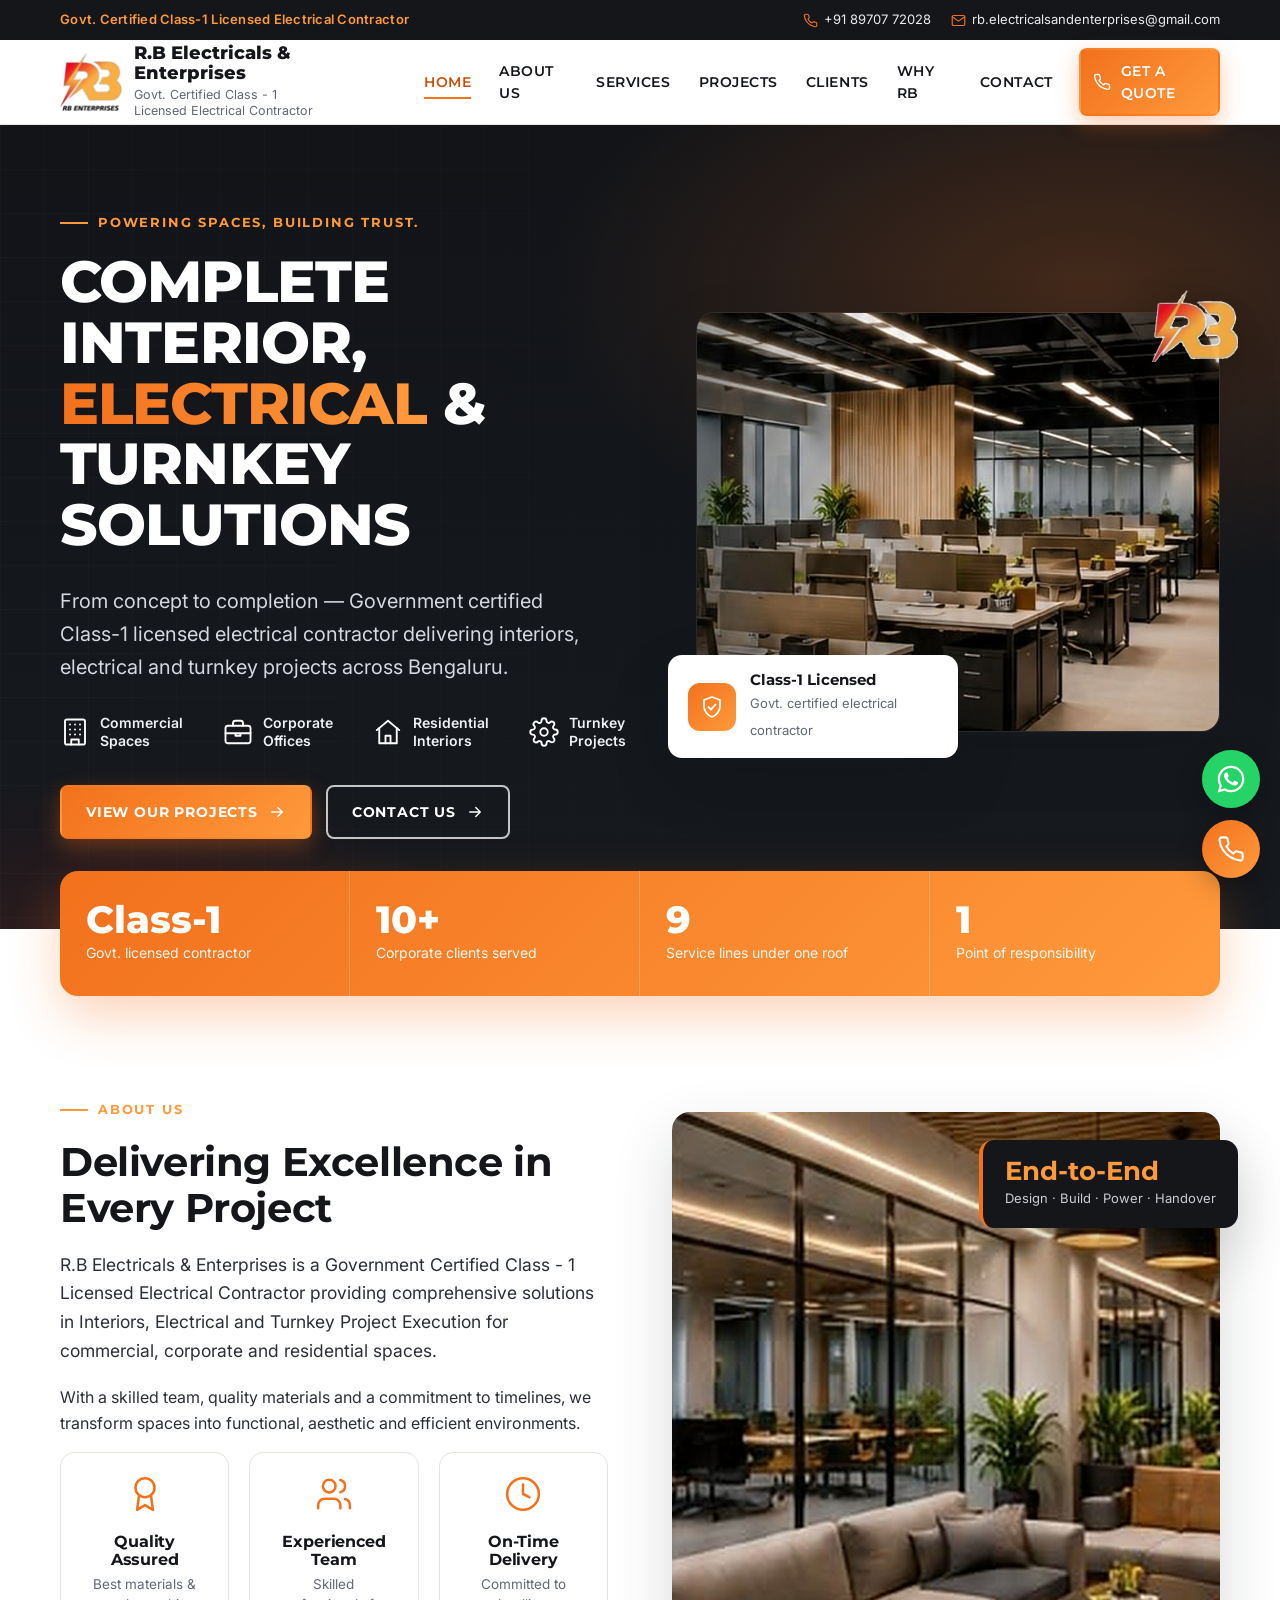
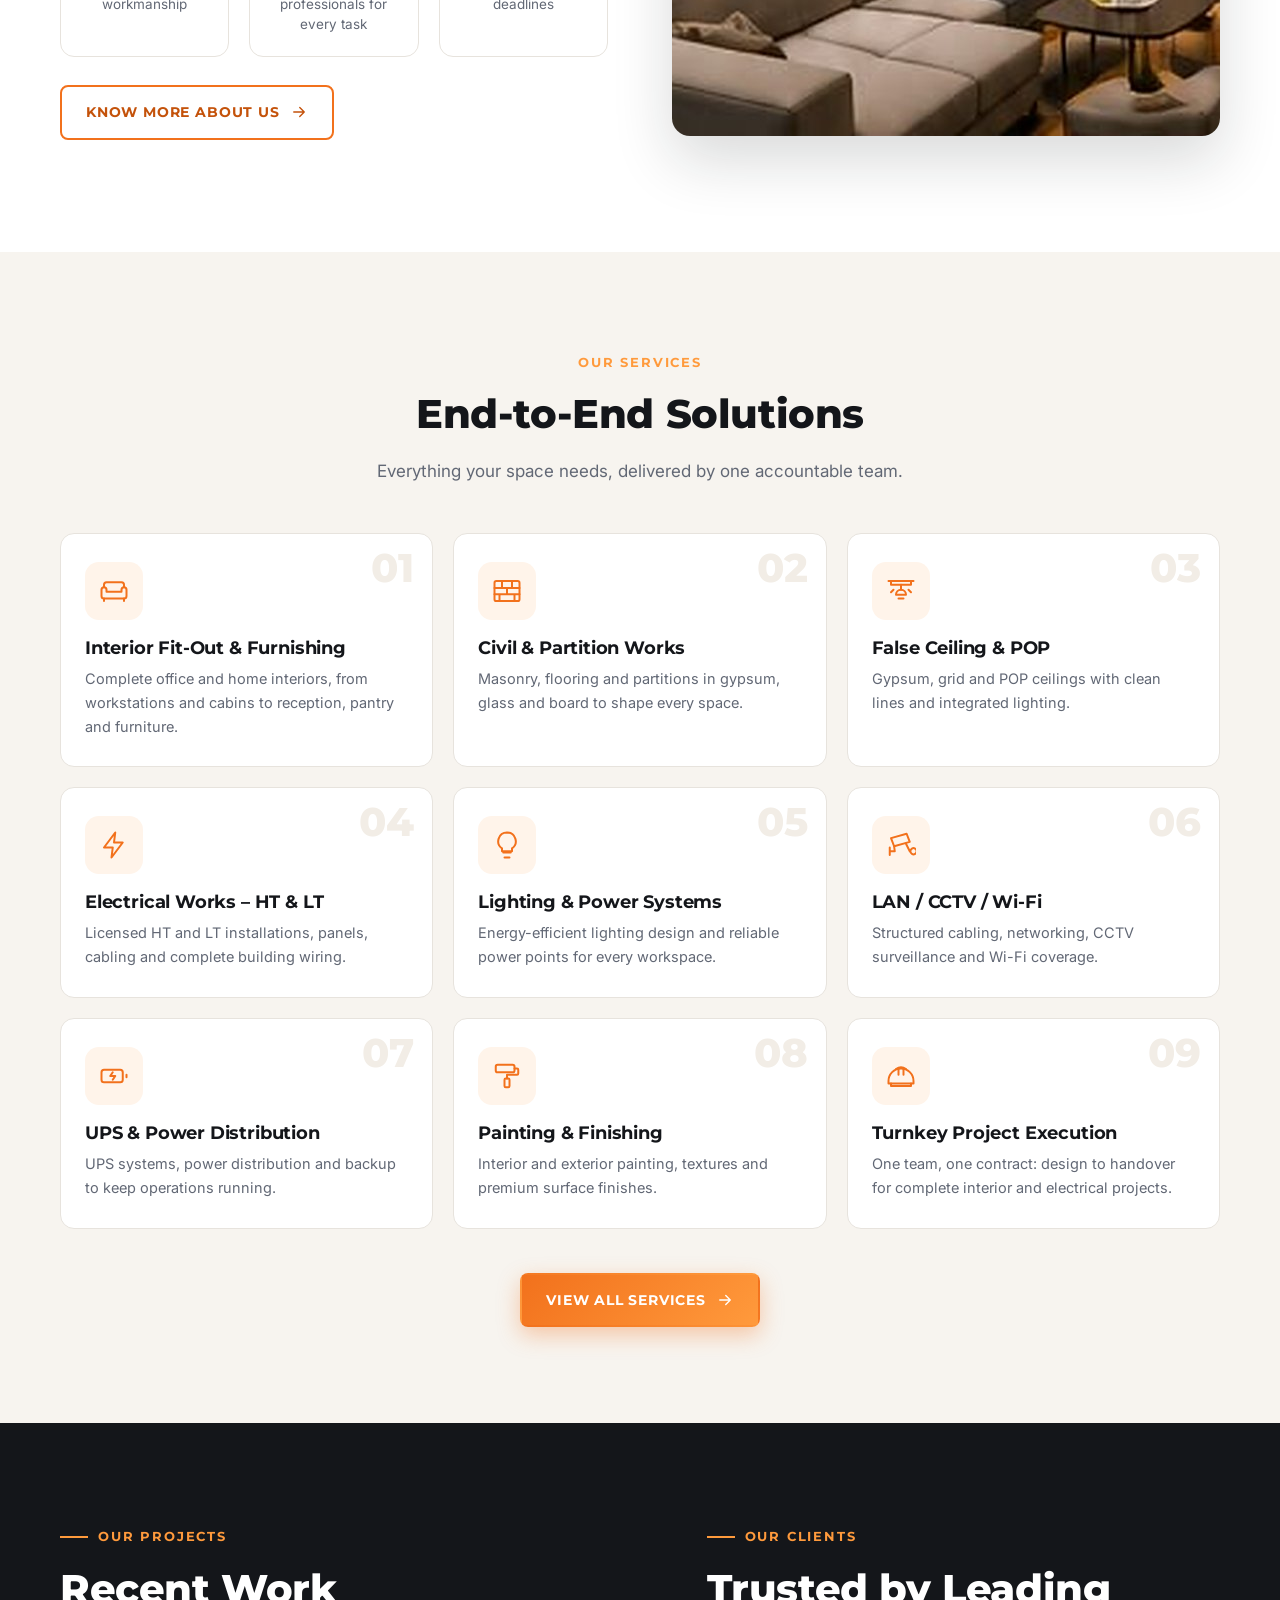
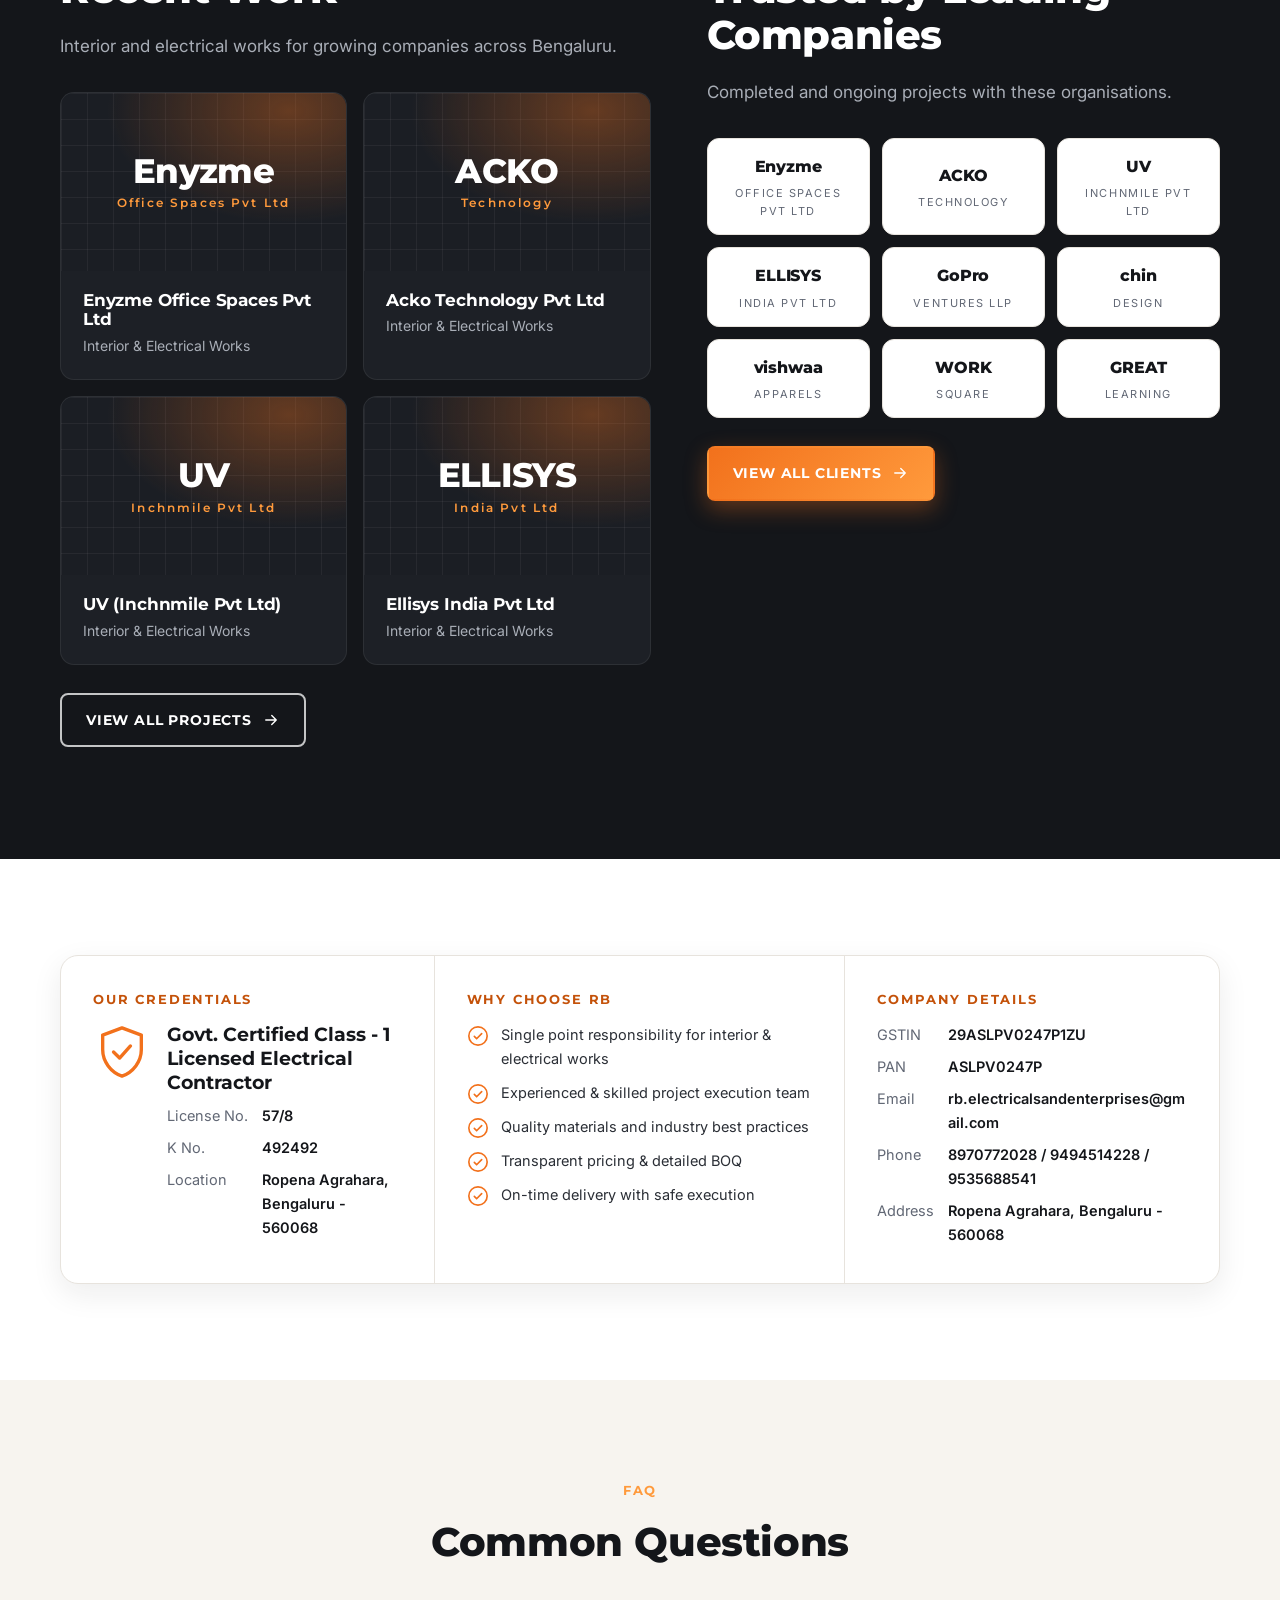
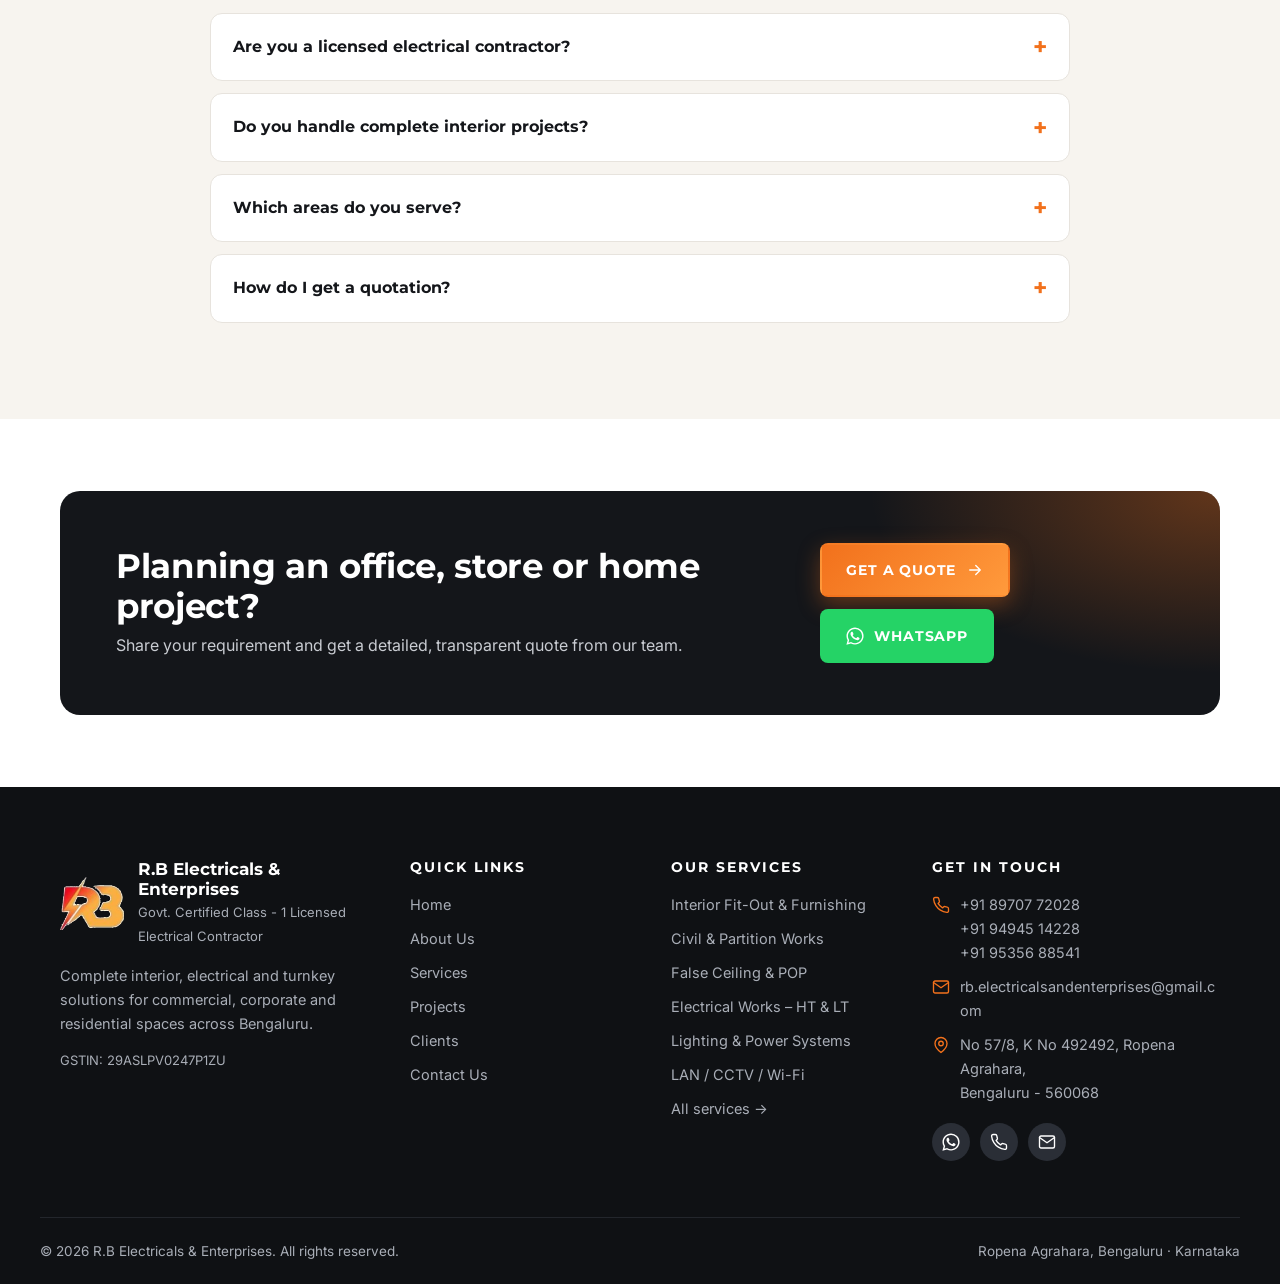
==== index.html @ 2d0c0619 "Build R.B Electricals & Enterprises website Home, About, Services, Projects & Clients and Contact pa" ====
<!doctype html>
<html lang="en-IN">
<head>
<meta charset="utf-8">
<meta name="viewport" content="width=device-width, initial-scale=1">
<title>R.B Electricals &amp; Enterprises | Class-1 Licensed Electrical Contractor &amp; Interior Turnkey Solutions in Bengaluru</title>
<meta name="description" content="Govt. certified Class-1 licensed electrical contractor in Bengaluru. Interior fit-out, civil &amp; partitions, false ceiling, HT &amp; LT electrical, lighting, LAN/CCTV/Wi-Fi, UPS and turnkey projects. Call 8970772028.">
<meta name="keywords" content="electrical contractor Bengaluru, Class 1 licensed electrical contractor, interior fit-out Bangalore, office interiors Bangalore, turnkey interior contractor, HT LT electrical works, false ceiling, partition works, LAN CCTV Wi-Fi installation, UPS installation, R.B Electricals, RB Enterprises">
<link rel="canonical" href="https://rb-electricals.vercel.app/">
<meta name="robots" content="index, follow">
<meta name="theme-color" content="#14161a">
<meta name="geo.region" content="IN-KA">
<meta name="geo.placename" content="Bengaluru">
<meta property="og:type" content="website">
<meta property="og:site_name" content="R.B Electricals & Enterprises">
<meta property="og:title" content="R.B Electricals &amp; Enterprises | Class-1 Licensed Electrical Contractor &amp; Interior Turnkey Solutions in Bengaluru">
<meta property="og:description" content="Govt. certified Class-1 licensed electrical contractor in Bengaluru. Interior fit-out, civil &amp; partitions, false ceiling, HT &amp; LT electrical, lighting, LAN/CCTV/Wi-Fi, UPS and turnkey projects. Call 8970772028.">
<meta property="og:url" content="https://rb-electricals.vercel.app/">
<meta property="og:image" content="https://rb-electricals.vercel.app/assets/img/og-image.jpg">
<meta property="og:locale" content="en_IN">
<meta name="twitter:card" content="summary_large_image">
<link rel="icon" type="image/png" href="/favicon.png">
<link rel="apple-touch-icon" href="/apple-touch-icon.png">
<link rel="manifest" href="/site.webmanifest">
<link rel="preconnect" href="https://fonts.googleapis.com">
<link rel="preconnect" href="https://fonts.gstatic.com" crossorigin>
<link href="https://fonts.googleapis.com/css2?family=Inter:wght@400;500;600;700&family=Montserrat:wght@600;700;800&display=swap" rel="stylesheet">
<link rel="stylesheet" href="/assets/css/style.css">
<script type="application/ld+json">{"@context": "https://schema.org", "@type": ["Electrician", "GeneralContractor"], "@id": "https://rb-electricals.vercel.app/#business", "name": "R.B Electricals & Enterprises", "alternateName": ["R.B Electricals and Enterprises", "RB Enterprises", "RB Electricals"], "description": "Government certified Class-1 licensed electrical contractor in Bengaluru providing interior fit-out, civil and partition works, false ceiling, HT & LT electrical works, lighting, LAN/CCTV/Wi-Fi, UPS and turnkey project execution.", "url": "https://rb-electricals.vercel.app/", "logo": "https://rb-electricals.vercel.app/assets/img/logo.png", "image": "https://rb-electricals.vercel.app/assets/img/og-image.jpg", "telephone": "+918970772028", "email": "rb.electricalsandenterprises@gmail.com", "address": {"@type": "PostalAddress", "streetAddress": "No 57/8, K No 492492, Ropena Agrahara", "addressLocality": "Bengaluru", "addressRegion": "Karnataka", "postalCode": "560068", "addressCountry": "IN"}, "areaServed": {"@type": "City", "name": "Bengaluru"}, "hasMap": "https://www.google.com/maps/search/?api=1&query=Ropena+Agrahara,+Bengaluru,+Karnataka+560068", "taxID": "29ASLPV0247P1ZU", "contactPoint": [{"@type": "ContactPoint", "telephone": "+918970772028", "contactType": "customer service", "areaServed": "IN", "availableLanguage": ["English", "Kannada", "Hindi", "Telugu"]}, {"@type": "ContactPoint", "telephone": "+919494514228", "contactType": "customer service", "areaServed": "IN", "availableLanguage": ["English", "Kannada", "Hindi", "Telugu"]}, {"@type": "ContactPoint", "telephone": "+919535688541", "contactType": "customer service", "areaServed": "IN", "availableLanguage": ["English", "Kannada", "Hindi", "Telugu"]}], "hasOfferCatalog": {"@type": "OfferCatalog", "name": "Services", "itemListElement": [{"@type": "Offer", "itemOffered": {"@type": "Service", "name": "Interior Fit-Out & Furnishing", "description": "Complete office and home interiors, from workstations and cabins to reception, pantry and furniture."}}, {"@type": "Offer", "itemOffered": {"@type": "Service", "name": "Civil & Partition Works", "description": "Masonry, flooring and partitions in gypsum, glass and board to shape every space."}}, {"@type": "Offer", "itemOffered": {"@type": "Service", "name": "False Ceiling & POP", "description": "Gypsum, grid and POP ceilings with clean lines and integrated lighting."}}, {"@type": "Offer", "itemOffered": {"@type": "Service", "name": "Electrical Works – HT & LT", "description": "Licensed HT and LT installations, panels, cabling and complete building wiring."}}, {"@type": "Offer", "itemOffered": {"@type": "Service", "name": "Lighting & Power Systems", "description": "Energy-efficient lighting design and reliable power points for every workspace."}}, {"@type": "Offer", "itemOffered": {"@type": "Service", "name": "LAN / CCTV / Wi-Fi", "description": "Structured cabling, networking, CCTV surveillance and Wi-Fi coverage."}}, {"@type": "Offer", "itemOffered": {"@type": "Service", "name": "UPS & Power Distribution", "description": "UPS systems, power distribution and backup to keep operations running."}}, {"@type": "Offer", "itemOffered": {"@type": "Service", "name": "Painting & Finishing", "description": "Interior and exterior painting, textures and premium surface finishes."}}, {"@type": "Offer", "itemOffered": {"@type": "Service", "name": "Turnkey Project Execution", "description": "One team, one contract: design to handover for complete interior and electrical projects."}}]}}</script>
<script type="application/ld+json">{"@context": "https://schema.org", "@type": "FAQPage", "mainEntity": [{"@type": "Question", "name": "Are you a licensed electrical contractor?", "acceptedAnswer": {"@type": "Answer", "text": "Yes. R.B Electricals & Enterprises is a Government certified Class-1 licensed electrical contractor (License No. 57/8), qualified to carry out HT and LT electrical works."}}, {"@type": "Question", "name": "Do you handle complete interior projects?", "acceptedAnswer": {"@type": "Answer", "text": "Yes. We take on turnkey projects covering civil and partition works, false ceilings, electrical, lighting, networking, UPS, painting and furnishing, with a single point of responsibility from start to handover."}}, {"@type": "Question", "name": "Which areas do you serve?", "acceptedAnswer": {"@type": "Answer", "text": "We are based in Ropena Agrahara, Bengaluru, and take up commercial, corporate and residential projects across Bengaluru."}}, {"@type": "Question", "name": "How do I get a quotation?", "acceptedAnswer": {"@type": "Answer", "text": "Call or WhatsApp us on +91 89707 72028, email rb.electricalsandenterprises@gmail.com, or fill in the quote form on our Contact page. We share a detailed BOQ so pricing is transparent."}}]}</script>
</head>
<body>
<a class="sr-only" href="#main">Skip to content</a>
<div class="topbar"><div class="wrap">
  <div class="tb-left"><span class="badge">Govt. Certified Class-1 Licensed Electrical Contractor</span></div>
  <div class="tb-right">
    <a href="tel:+918970772028"><svg class="icon" viewBox="0 0 24 24" aria-hidden="true"><path d="M22 16.92v3a2 2 0 0 1-2.18 2 19.8 19.8 0 0 1-8.63-3.07 19.5 19.5 0 0 1-6-6A19.8 19.8 0 0 1 2.12 4.18 2 2 0 0 1 4.11 2h3a2 2 0 0 1 2 1.72c.13.96.36 1.9.7 2.81a2 2 0 0 1-.45 2.11L8.09 9.91a16 16 0 0 0 6 6l1.27-1.27a2 2 0 0 1 2.11-.45c.91.34 1.85.57 2.81.7A2 2 0 0 1 22 16.92z"/></svg>+91 89707 72028</a>
    <a href="mailto:rb.electricalsandenterprises@gmail.com"><svg class="icon" viewBox="0 0 24 24" aria-hidden="true"><rect x="2" y="4" width="20" height="16" rx="2"/><path d="m22 6-10 7L2 6"/></svg>rb.electricalsandenterprises@gmail.com</a>
  </div>
</div></div>
<header class="header"><div class="wrap">
  <a class="brand" href="/" aria-label="R.B Electricals & Enterprises home">
    <img src="/assets/img/logo.png" alt="RB Enterprises logo" width="62" height="58">
    <div><div class="brand-name">R.B Electricals & Enterprises</div><div class="brand-tag">Govt. Certified Class - 1<br>Licensed Electrical Contractor</div></div>
  </a>
  <button class="menu-btn" aria-label="Open menu" aria-expanded="false" aria-controls="nav"><svg class="icon i-open" viewBox="0 0 24 24" aria-hidden="true"><path d="M3 6h18M3 12h18M3 18h18"/></svg><span class="i-close" style="display:none"><svg class="icon" viewBox="0 0 24 24" aria-hidden="true"><path d="M18 6 6 18M6 6l12 12"/></svg></span></button>
  <nav class="nav" id="nav" aria-label="Main">
    <a href="/" class="active">Home</a><a href="/about">About Us</a><a href="/services">Services</a><a href="/projects">Projects</a><a href="/projects#clients">Clients</a><a href="/about#why-rb">Why RB</a><a href="/contact">Contact</a>
    <a class="btn btn-primary" href="/contact#quote"><svg class="icon" viewBox="0 0 24 24" aria-hidden="true"><path d="M22 16.92v3a2 2 0 0 1-2.18 2 19.8 19.8 0 0 1-8.63-3.07 19.5 19.5 0 0 1-6-6A19.8 19.8 0 0 1 2.12 4.18 2 2 0 0 1 4.11 2h3a2 2 0 0 1 2 1.72c.13.96.36 1.9.7 2.81a2 2 0 0 1-.45 2.11L8.09 9.91a16 16 0 0 0 6 6l1.27-1.27a2 2 0 0 1 2.11-.45c.91.34 1.85.57 2.81.7A2 2 0 0 1 22 16.92z"/></svg>Get a Quote</a>
  </nav>
</div></header>
<main id="main">

<section class="hero"><div class="wrap">
  <div>
    <div class="eyebrow">Powering spaces, building trust.</div>
    <h1>Complete Interior, <span class="hl">Electrical</span> &amp; Turnkey Solutions</h1>
    <p class="lead">From concept to completion — Government certified Class-1 licensed electrical contractor delivering interiors, electrical and turnkey projects across Bengaluru.</p>
    <ul class="hero-pills"><li><svg class="icon" viewBox="0 0 24 24" aria-hidden="true"><rect x="4" y="2" width="16" height="20" rx="1.5"/><path d="M9 22v-4h6v4M8 6h.01M12 6h.01M16 6h.01M8 10h.01M12 10h.01M16 10h.01M8 14h.01M12 14h.01M16 14h.01"/></svg><span>Commercial<br>Spaces</span></li><li><svg class="icon" viewBox="0 0 24 24" aria-hidden="true"><rect x="2" y="7" width="20" height="14" rx="2"/><path d="M16 7V5a2 2 0 0 0-2-2h-4a2 2 0 0 0-2 2v2M2 13h20M10 13v2h4v-2"/></svg><span>Corporate<br>Offices</span></li><li><svg class="icon" viewBox="0 0 24 24" aria-hidden="true"><path d="M3 10.5 12 3l9 7.5"/><path d="M5 9v12h14V9"/><path d="M10 21v-6h4v6"/></svg><span>Residential<br>Interiors</span></li><li><svg class="icon" viewBox="0 0 24 24" aria-hidden="true"><circle cx="12" cy="12" r="3"/><path d="M19.4 15a1.65 1.65 0 0 0 .33 1.82l.06.06a2 2 0 1 1-2.83 2.83l-.06-.06a1.65 1.65 0 0 0-1.82-.33 1.65 1.65 0 0 0-1 1.51V21a2 2 0 1 1-4 0v-.09a1.65 1.65 0 0 0-1.08-1.51 1.65 1.65 0 0 0-1.82.33l-.06.06a2 2 0 1 1-2.83-2.83l.06-.06a1.65 1.65 0 0 0 .33-1.82 1.65 1.65 0 0 0-1.51-1H3a2 2 0 1 1 0-4h.09a1.65 1.65 0 0 0 1.51-1.08 1.65 1.65 0 0 0-.33-1.82l-.06-.06a2 2 0 1 1 2.83-2.83l.06.06a1.65 1.65 0 0 0 1.82.33H9a1.65 1.65 0 0 0 1-1.51V3a2 2 0 1 1 4 0v.09a1.65 1.65 0 0 0 1 1.51 1.65 1.65 0 0 0 1.82-.33l.06-.06a2 2 0 1 1 2.83 2.83l-.06.06a1.65 1.65 0 0 0-.33 1.82V9a1.65 1.65 0 0 0 1.51 1H21a2 2 0 1 1 0 4h-.09a1.65 1.65 0 0 0-1.51 1z"/></svg><span>Turnkey<br>Projects</span></li></ul>
    <div class="hero-cta">
      <a class="btn btn-primary" href="/projects">View Our Projects <svg class="icon" viewBox="0 0 24 24" aria-hidden="true"><path d="M5 12h14M13 6l6 6-6 6"/></svg></a>
      <a class="btn btn-ghost" href="/contact">Contact Us <svg class="icon" viewBox="0 0 24 24" aria-hidden="true"><path d="M5 12h14M13 6l6 6-6 6"/></svg></a>
    </div>
  </div>
  <div class="hero-media">
    <div class="frame"><img src="/assets/img/hero-office.jpg" alt="Modern corporate office interior with workstations and lighting" width="1000" height="876" fetchpriority="high"></div>
    <img class="bolt" src="/assets/img/logo-mark.png" alt="" width="86" height="72">
    <div class="float"><div class="ic"><svg class="icon" viewBox="0 0 24 24" aria-hidden="true"><path d="M12 2 4 5v6c0 5 3.4 9.4 8 11 4.6-1.6 8-6 8-11V5z"/><path d="m8.5 12 2.5 2.5 4.5-5"/></svg></div><div><strong>Class-1 Licensed</strong><span>Govt. certified electrical contractor</span></div></div>
  </div>
</div></section>

<div class="wrap stats-wrap"><div class="stats reveal">
  <div class="stat"><b>Class-1</b><span>Govt. licensed contractor</span></div>
  <div class="stat"><b>10+</b><span>Corporate clients served</span></div>
  <div class="stat"><b>9</b><span>Service lines under one roof</span></div>
  <div class="stat"><b>1</b><span>Point of responsibility</span></div>
</div></div>

<section class="section"><div class="wrap split">
  <div class="reveal">
    <div class="eyebrow">About Us</div>
    <h2 style="font-size:clamp(28px,3.4vw,40px)">Delivering Excellence in Every Project</h2>
    <p class="lede">R.B Electricals & Enterprises is a Government Certified Class - 1 Licensed Electrical Contractor providing comprehensive solutions in Interiors, Electrical and Turnkey Project Execution for commercial, corporate and residential spaces.</p>
    <p>With a skilled team, quality materials and a commitment to timelines, we transform spaces into functional, aesthetic and efficient environments.</p>
    <div class="trio">
      <div class="item"><svg class="icon" viewBox="0 0 24 24" aria-hidden="true"><circle cx="12" cy="8" r="6"/><path d="M8.2 13.2 7 22l5-3 5 3-1.2-8.8"/></svg><h3>Quality Assured</h3><p>Best materials &amp; workmanship</p></div>
      <div class="item"><svg class="icon" viewBox="0 0 24 24" aria-hidden="true"><path d="M16 21v-2a4 4 0 0 0-4-4H6a4 4 0 0 0-4 4v2"/><circle cx="9" cy="7" r="4"/><path d="M22 21v-2a4 4 0 0 0-3-3.87M16 3.13a4 4 0 0 1 0 7.75"/></svg><h3>Experienced Team</h3><p>Skilled professionals for every task</p></div>
      <div class="item"><svg class="icon" viewBox="0 0 24 24" aria-hidden="true"><circle cx="12" cy="12" r="10"/><path d="M12 6v6l4 2"/></svg><h3>On-Time Delivery</h3><p>Committed to deadlines</p></div>
    </div>
    <p style="margin-top:28px"><a class="btn btn-outline" href="/about">Know More About Us <svg class="icon" viewBox="0 0 24 24" aria-hidden="true"><path d="M5 12h14M13 6l6 6-6 6"/></svg></a></p>
  </div>
  <div class="media reveal">
    <img src="/assets/img/about-lounge.jpg" alt="Office lounge and breakout area interior" width="900" height="624" loading="lazy">
    <div class="tag"><b>End-to-End</b><span>Design · Build · Power · Handover</span></div>
  </div>
</div></section>

<section class="section bg-cream"><div class="wrap">
  <div class="sec-head center reveal"><div class="eyebrow">Our Services</div><h2>End-to-End Solutions</h2><p>Everything your space needs, delivered by one accountable team.</p></div>
  <div class="services"><a class="svc reveal" href="/services#interior-fit-out"><span class="num">01</span>
  <div class="ic"><svg class="icon" viewBox="0 0 24 24" aria-hidden="true"><path d="M20 9V7a2 2 0 0 0-2-2H6a2 2 0 0 0-2 2v2"/><path d="M2 16a2 2 0 0 0 2 2h16a2 2 0 0 0 2-2v-5a2 2 0 0 0-4 0v1.5H6V11a2 2 0 0 0-4 0z"/><path d="M4 18v2M20 18v2"/></svg></div><h3>Interior Fit-Out & Furnishing</h3><p>Complete office and home interiors, from workstations and cabins to reception, pantry and furniture.</p></a>
<a class="svc reveal" href="/services#civil-partition"><span class="num">02</span>
  <div class="ic"><svg class="icon" viewBox="0 0 24 24" aria-hidden="true"><rect x="2" y="4" width="20" height="16" rx="1.5"/><path d="M2 9.5h20M2 14.5h20M8 4v5.5M16 4v5.5M12 9.5v5M6 14.5V20M18 14.5V20"/></svg></div><h3>Civil & Partition Works</h3><p>Masonry, flooring and partitions in gypsum, glass and board to shape every space.</p></a>
<a class="svc reveal" href="/services#false-ceiling-pop"><span class="num">03</span>
  <div class="ic"><svg class="icon" viewBox="0 0 24 24" aria-hidden="true"><path d="M2 4h20M4 4v3h16V4"/><path d="M12 7v4"/><path d="M8 15a4 4 0 0 1 8 0z"/><path d="M10 18h4M6 11l-2 2M18 11l2 2"/></svg></div><h3>False Ceiling & POP</h3><p>Gypsum, grid and POP ceilings with clean lines and integrated lighting.</p></a>
<a class="svc reveal" href="/services#electrical-ht-lt"><span class="num">04</span>
  <div class="ic"><svg class="icon" viewBox="0 0 24 24" aria-hidden="true"><path d="M13 2 4 14h7l-1 8 9-12h-7z"/></svg></div><h3>Electrical Works – HT & LT</h3><p>Licensed HT and LT installations, panels, cabling and complete building wiring.</p></a>
<a class="svc reveal" href="/services#lighting-power"><span class="num">05</span>
  <div class="ic"><svg class="icon" viewBox="0 0 24 24" aria-hidden="true"><path d="M9 18h6M10 22h4"/><path d="M12 2a7 7 0 0 0-4 12.74V17h8v-2.26A7 7 0 0 0 12 2z"/></svg></div><h3>Lighting & Power Systems</h3><p>Energy-efficient lighting design and reliable power points for every workspace.</p></a>
<a class="svc reveal" href="/services#lan-cctv-wifi"><span class="num">06</span>
  <div class="ic"><svg class="icon" viewBox="0 0 24 24" aria-hidden="true"><path d="M4 6.5 16.5 3 19 9.5 6.5 13z"/><path d="m16 11 3 6M6.5 13 7 17H3M3 14v6"/><path d="M19.5 17a2.5 2.5 0 1 0 0-.01"/></svg></div><h3>LAN / CCTV / Wi-Fi</h3><p>Structured cabling, networking, CCTV surveillance and Wi-Fi coverage.</p></a>
<a class="svc reveal" href="/services#ups-power-distribution"><span class="num">07</span>
  <div class="ic"><svg class="icon" viewBox="0 0 24 24" aria-hidden="true"><rect x="2" y="7" width="17" height="10" rx="2"/><path d="M22 11v2M11 9l-2 3h4l-2 3"/></svg></div><h3>UPS & Power Distribution</h3><p>UPS systems, power distribution and backup to keep operations running.</p></a>
<a class="svc reveal" href="/services#painting-finishing"><span class="num">08</span>
  <div class="ic"><svg class="icon" viewBox="0 0 24 24" aria-hidden="true"><rect x="3" y="3" width="15" height="6" rx="1.5"/><path d="M18 6h2a1 1 0 0 1 1 1v3a1 1 0 0 1-1 1h-8v3"/><rect x="10" y="14" width="4" height="7" rx="1"/></svg></div><h3>Painting & Finishing</h3><p>Interior and exterior painting, textures and premium surface finishes.</p></a>
<a class="svc reveal" href="/services#turnkey-projects"><span class="num">09</span>
  <div class="ic"><svg class="icon" viewBox="0 0 24 24" aria-hidden="true"><path d="M2 18h20v-2a10 10 0 0 0-20 0z"/><path d="M10 6v5M14 6v5M8 6.5A7 7 0 0 1 16 6.5"/><path d="M4 18v2h16v-2"/></svg></div><h3>Turnkey Project Execution</h3><p>One team, one contract: design to handover for complete interior and electrical projects.</p></a></div>
  <div class="center-cta"><a class="btn btn-primary" href="/services">View All Services <svg class="icon" viewBox="0 0 24 24" aria-hidden="true"><path d="M5 12h14M13 6l6 6-6 6"/></svg></a></div>
</div></section>

<section class="section bg-dark"><div class="wrap dual">
  <div>
    <div class="sec-head reveal" style="margin-bottom:32px"><div class="eyebrow">Our Projects</div><h2>Recent Work</h2><p>Interior and electrical works for growing companies across Bengaluru.</p></div>
    <div class="mini-proj"><article class="proj reveal">
  <div class="cover"><div class="mono">Enyzme<small>Office Spaces Pvt Ltd</small></div></div>
  <div class="body"><h3>Enyzme Office Spaces Pvt Ltd</h3><p>Interior &amp; Electrical Works</p></div>
</article>
<article class="proj reveal">
  <div class="cover"><div class="mono">ACKO<small>Technology</small></div></div>
  <div class="body"><h3>Acko Technology Pvt Ltd</h3><p>Interior &amp; Electrical Works</p></div>
</article>
<article class="proj reveal">
  <div class="cover"><div class="mono">UV<small>Inchnmile Pvt Ltd</small></div></div>
  <div class="body"><h3>UV (Inchnmile Pvt Ltd)</h3><p>Interior &amp; Electrical Works</p></div>
</article>
<article class="proj reveal">
  <div class="cover"><div class="mono">ELLISYS<small>India Pvt Ltd</small></div></div>
  <div class="body"><h3>Ellisys India Pvt Ltd</h3><p>Interior &amp; Electrical Works</p></div>
</article></div>
    <p style="margin-top:28px"><a class="btn btn-ghost" href="/projects">View All Projects <svg class="icon" viewBox="0 0 24 24" aria-hidden="true"><path d="M5 12h14M13 6l6 6-6 6"/></svg></a></p>
  </div>
  <div>
    <div class="sec-head reveal" style="margin-bottom:32px"><div class="eyebrow">Our Clients</div><h2>Trusted by Leading Companies</h2><p>Completed and ongoing projects with these organisations.</p></div>
    <div class="mini-clients"><div class="client reveal" title="Enyzme Office Spaces Pvt Ltd"><div><b>Enyzme</b><span>Office Spaces Pvt Ltd</span></div></div>
<div class="client reveal" title="Acko Technology Pvt Ltd"><div><b>ACKO</b><span>Technology</span></div></div>
<div class="client reveal" title="UV (Inchnmile Pvt Ltd)"><div><b>UV</b><span>Inchnmile Pvt Ltd</span></div></div>
<div class="client reveal" title="Ellisys India Pvt Ltd"><div><b>ELLISYS</b><span>India Pvt Ltd</span></div></div>
<div class="client reveal" title="GoPro Ventures LLP"><div><b>GoPro</b><span>Ventures LLP</span></div></div>
<div class="client reveal" title="Chin Design"><div><b>chin</b><span>Design</span></div></div>
<div class="client reveal" title="Vishwaa Apparels"><div><b>vishwaa</b><span>Apparels</span></div></div>
<div class="client reveal" title="Work Square"><div><b>WORK</b><span>Square</span></div></div>
<div class="client reveal" title="Great Learning"><div><b>GREAT</b><span>Learning</span></div></div></div>
    <p style="margin-top:28px"><a class="btn btn-primary" href="/projects#clients">View All Clients <svg class="icon" viewBox="0 0 24 24" aria-hidden="true"><path d="M5 12h14M13 6l6 6-6 6"/></svg></a></p>
  </div>
</div></section>

<section class="section"><div class="wrap">
  <div class="creds reveal">
    <div>
      <h3>Our Credentials</h3>
      <div class="seal"><svg class="icon" viewBox="0 0 24 24" aria-hidden="true"><path d="M12 2 4 5v6c0 5 3.4 9.4 8 11 4.6-1.6 8-6 8-11V5z"/><path d="m8.5 12 2.5 2.5 4.5-5"/></svg><div><strong>Govt. Certified Class - 1 Licensed Electrical Contractor</strong>
        <dl class="kv"><dt>License No.</dt><dd>57/8</dd><dt>K No.</dt><dd>492492</dd><dt>Location</dt><dd>Ropena Agrahara, Bengaluru - 560068</dd></dl></div></div>
    </div>
    <div>
      <h3>Why Choose RB</h3>
      <ul class="check-list">
        <li><svg class="icon" viewBox="0 0 24 24" aria-hidden="true"><circle cx="12" cy="12" r="10"/><path d="m8 12.5 2.5 2.5L16 9.5"/></svg>Single point responsibility for interior &amp; electrical works</li>
        <li><svg class="icon" viewBox="0 0 24 24" aria-hidden="true"><circle cx="12" cy="12" r="10"/><path d="m8 12.5 2.5 2.5L16 9.5"/></svg>Experienced &amp; skilled project execution team</li>
        <li><svg class="icon" viewBox="0 0 24 24" aria-hidden="true"><circle cx="12" cy="12" r="10"/><path d="m8 12.5 2.5 2.5L16 9.5"/></svg>Quality materials and industry best practices</li>
        <li><svg class="icon" viewBox="0 0 24 24" aria-hidden="true"><circle cx="12" cy="12" r="10"/><path d="m8 12.5 2.5 2.5L16 9.5"/></svg>Transparent pricing &amp; detailed BOQ</li>
        <li><svg class="icon" viewBox="0 0 24 24" aria-hidden="true"><circle cx="12" cy="12" r="10"/><path d="m8 12.5 2.5 2.5L16 9.5"/></svg>On-time delivery with safe execution</li>
      </ul>
    </div>
    <div>
      <h3>Company Details</h3>
      <dl class="kv">
        <dt>GSTIN</dt><dd>29ASLPV0247P1ZU</dd>
        <dt>PAN</dt><dd>ASLPV0247P</dd>
        <dt>Email</dt><dd><a href="mailto:rb.electricalsandenterprises@gmail.com">rb.electricalsandenterprises@gmail.com</a></dd>
        <dt>Phone</dt><dd>8970772028 / 9494514228 / 9535688541</dd>
        <dt>Address</dt><dd>Ropena Agrahara, Bengaluru - 560068</dd>
      </dl>
    </div>
  </div>
</div></section>

<section class="section bg-cream"><div class="wrap">
  <div class="sec-head center reveal"><div class="eyebrow">FAQ</div><h2>Common Questions</h2></div>
  <div class="faq"><details class="reveal"><summary>Are you a licensed electrical contractor?</summary><p>Yes. R.B Electricals & Enterprises is a Government certified Class-1 licensed electrical contractor (License No. 57/8), qualified to carry out HT and LT electrical works.</p></details><details class="reveal"><summary>Do you handle complete interior projects?</summary><p>Yes. We take on turnkey projects covering civil and partition works, false ceilings, electrical, lighting, networking, UPS, painting and furnishing, with a single point of responsibility from start to handover.</p></details><details class="reveal"><summary>Which areas do you serve?</summary><p>We are based in Ropena Agrahara, Bengaluru, and take up commercial, corporate and residential projects across Bengaluru.</p></details><details class="reveal"><summary>How do I get a quotation?</summary><p>Call or WhatsApp us on +91 89707 72028, email rb.electricalsandenterprises@gmail.com, or fill in the quote form on our Contact page. We share a detailed BOQ so pricing is transparent.</p></details></div>
</div></section>

<section class="section tight"><div class="wrap">
  <div class="cta-band reveal">
    <div><h2>Planning an office, store or home project?</h2><p>Share your requirement and get a detailed, transparent quote from our team.</p></div>
    <div class="acts"><a class="btn btn-primary" href="/contact#quote">Get a Quote <svg class="icon" viewBox="0 0 24 24" aria-hidden="true"><path d="M5 12h14M13 6l6 6-6 6"/></svg></a><a class="btn btn-wa" href="https://wa.me/918970772028" target="_blank" rel="noopener"><svg class="icon" viewBox="0 0 24 24" style="fill:currentColor;stroke:none" aria-hidden="true"><path d="M17.47 14.38c-.3-.15-1.76-.87-2.03-.97-.27-.1-.47-.15-.67.15-.2.3-.77.97-.94 1.17-.17.2-.35.22-.65.07-.3-.15-1.26-.46-2.4-1.48-.89-.79-1.49-1.77-1.66-2.07-.17-.3-.02-.46.13-.61.13-.13.3-.35.45-.52.15-.17.2-.3.3-.5.1-.2.05-.37-.02-.52-.08-.15-.67-1.62-.92-2.22-.24-.58-.49-.5-.67-.51h-.57c-.2 0-.52.07-.8.37-.27.3-1.04 1.02-1.04 2.48 0 1.46 1.07 2.88 1.21 3.08.15.2 2.1 3.2 5.08 4.49.71.31 1.26.49 1.7.63.71.23 1.36.2 1.87.12.57-.09 1.76-.72 2-1.41.25-.7.25-1.29.17-1.41-.07-.13-.27-.2-.57-.35zM12.04 21.5h-.01a9.45 9.45 0 0 1-4.82-1.32l-.35-.2-3.58.94.96-3.49-.23-.36a9.43 9.43 0 0 1-1.45-5.03c0-5.22 4.25-9.47 9.48-9.47a9.4 9.4 0 0 1 6.7 2.78 9.4 9.4 0 0 1 2.77 6.7c0 5.22-4.25 9.46-9.47 9.46zm8.06-17.52A11.32 11.32 0 0 0 12.04.64C5.76.64.65 5.75.65 12.03c0 2 .52 3.96 1.52 5.69L.55 23.6l6.02-1.58a11.36 11.36 0 0 0 5.46 1.39h.01c6.28 0 11.39-5.11 11.39-11.39 0-3.04-1.18-5.9-3.33-8.05z"/></svg> WhatsApp</a></div>
  </div>
</div></section>
</main>
<footer class="footer">
  <div class="wrap grid">
    <div>
      <div class="f-brand"><img src="/assets/img/logo-mark.png" alt="" width="64" height="53"><div><b>R.B Electricals & Enterprises</b><span>Govt. Certified Class - 1 Licensed Electrical Contractor</span></div></div>
      <p>Complete interior, electrical and turnkey solutions for commercial, corporate and residential spaces across Bengaluru.</p>
      <p style="font-size:13px;margin:0">GSTIN: 29ASLPV0247P1ZU</p>
    </div>
    <div>
      <h4>Quick Links</h4>
      <ul><li><a href="/">Home</a></li><li><a href="/about">About Us</a></li><li><a href="/services">Services</a></li><li><a href="/projects">Projects</a></li><li><a href="/projects#clients">Clients</a></li><li><a href="/contact">Contact Us</a></li></ul>
    </div>
    <div>
      <h4>Our Services</h4>
      <ul><li><a href="/services#interior-fit-out">Interior Fit-Out & Furnishing</a></li><li><a href="/services#civil-partition">Civil & Partition Works</a></li><li><a href="/services#false-ceiling-pop">False Ceiling & POP</a></li><li><a href="/services#electrical-ht-lt">Electrical Works – HT & LT</a></li><li><a href="/services#lighting-power">Lighting & Power Systems</a></li><li><a href="/services#lan-cctv-wifi">LAN / CCTV / Wi-Fi</a></li><li><a href="/services">All services →</a></li></ul>
    </div>
    <div>
      <h4>Get in Touch</h4>
      <ul class="f-contact">
        <li><svg class="icon" viewBox="0 0 24 24" aria-hidden="true"><path d="M22 16.92v3a2 2 0 0 1-2.18 2 19.8 19.8 0 0 1-8.63-3.07 19.5 19.5 0 0 1-6-6A19.8 19.8 0 0 1 2.12 4.18 2 2 0 0 1 4.11 2h3a2 2 0 0 1 2 1.72c.13.96.36 1.9.7 2.81a2 2 0 0 1-.45 2.11L8.09 9.91a16 16 0 0 0 6 6l1.27-1.27a2 2 0 0 1 2.11-.45c.91.34 1.85.57 2.81.7A2 2 0 0 1 22 16.92z"/></svg><span><a href="tel:+918970772028">+91 89707 72028</a><br><a href="tel:+919494514228">+91 94945 14228</a><br><a href="tel:+919535688541">+91 95356 88541</a><br></span></li>
        <li><svg class="icon" viewBox="0 0 24 24" aria-hidden="true"><rect x="2" y="4" width="20" height="16" rx="2"/><path d="m22 6-10 7L2 6"/></svg><a href="mailto:rb.electricalsandenterprises@gmail.com">rb.electricalsandenterprises@gmail.com</a></li>
        <li><svg class="icon" viewBox="0 0 24 24" aria-hidden="true"><path d="M20 10c0 6-8 12-8 12s-8-6-8-12a8 8 0 0 1 16 0z"/><circle cx="12" cy="10" r="3"/></svg><a href="https://www.google.com/maps/search/?api=1&amp;query=Ropena+Agrahara,+Bengaluru,+Karnataka+560068" target="_blank" rel="noopener">No 57/8, K No 492492, Ropena Agrahara,<br>Bengaluru - 560068</a></li>
      </ul>
      <div class="socials">
        <a href="https://wa.me/918970772028" target="_blank" rel="noopener" aria-label="WhatsApp"><svg class="icon" viewBox="0 0 24 24" style="fill:currentColor;stroke:none" aria-hidden="true"><path d="M17.47 14.38c-.3-.15-1.76-.87-2.03-.97-.27-.1-.47-.15-.67.15-.2.3-.77.97-.94 1.17-.17.2-.35.22-.65.07-.3-.15-1.26-.46-2.4-1.48-.89-.79-1.49-1.77-1.66-2.07-.17-.3-.02-.46.13-.61.13-.13.3-.35.45-.52.15-.17.2-.3.3-.5.1-.2.05-.37-.02-.52-.08-.15-.67-1.62-.92-2.22-.24-.58-.49-.5-.67-.51h-.57c-.2 0-.52.07-.8.37-.27.3-1.04 1.02-1.04 2.48 0 1.46 1.07 2.88 1.21 3.08.15.2 2.1 3.2 5.08 4.49.71.31 1.26.49 1.7.63.71.23 1.36.2 1.87.12.57-.09 1.76-.72 2-1.41.25-.7.25-1.29.17-1.41-.07-.13-.27-.2-.57-.35zM12.04 21.5h-.01a9.45 9.45 0 0 1-4.82-1.32l-.35-.2-3.58.94.96-3.49-.23-.36a9.43 9.43 0 0 1-1.45-5.03c0-5.22 4.25-9.47 9.48-9.47a9.4 9.4 0 0 1 6.7 2.78 9.4 9.4 0 0 1 2.77 6.7c0 5.22-4.25 9.46-9.47 9.46zm8.06-17.52A11.32 11.32 0 0 0 12.04.64C5.76.64.65 5.75.65 12.03c0 2 .52 3.96 1.52 5.69L.55 23.6l6.02-1.58a11.36 11.36 0 0 0 5.46 1.39h.01c6.28 0 11.39-5.11 11.39-11.39 0-3.04-1.18-5.9-3.33-8.05z"/></svg></a>
        <a href="tel:+918970772028" aria-label="Call"><svg class="icon" viewBox="0 0 24 24" aria-hidden="true"><path d="M22 16.92v3a2 2 0 0 1-2.18 2 19.8 19.8 0 0 1-8.63-3.07 19.5 19.5 0 0 1-6-6A19.8 19.8 0 0 1 2.12 4.18 2 2 0 0 1 4.11 2h3a2 2 0 0 1 2 1.72c.13.96.36 1.9.7 2.81a2 2 0 0 1-.45 2.11L8.09 9.91a16 16 0 0 0 6 6l1.27-1.27a2 2 0 0 1 2.11-.45c.91.34 1.85.57 2.81.7A2 2 0 0 1 22 16.92z"/></svg></a>
        <a href="mailto:rb.electricalsandenterprises@gmail.com" aria-label="Email"><svg class="icon" viewBox="0 0 24 24" aria-hidden="true"><rect x="2" y="4" width="20" height="16" rx="2"/><path d="m22 6-10 7L2 6"/></svg></a>
      </div>
    </div>
  </div>
  <div class="wrap f-bottom">
    <span>© <span id="year">2026</span> R.B Electricals & Enterprises. All rights reserved.</span>
    <span>Ropena Agrahara, Bengaluru · Karnataka</span>
  </div>
</footer>
<div class="fab">
  <a class="wa" href="https://wa.me/918970772028?text=Hello%20R.B%20Electricals%2C%20I%20would%20like%20to%20enquire%20about%20your%20services." target="_blank" rel="noopener" aria-label="Chat on WhatsApp"><svg class="icon" viewBox="0 0 24 24" style="fill:currentColor;stroke:none" aria-hidden="true"><path d="M17.47 14.38c-.3-.15-1.76-.87-2.03-.97-.27-.1-.47-.15-.67.15-.2.3-.77.97-.94 1.17-.17.2-.35.22-.65.07-.3-.15-1.26-.46-2.4-1.48-.89-.79-1.49-1.77-1.66-2.07-.17-.3-.02-.46.13-.61.13-.13.3-.35.45-.52.15-.17.2-.3.3-.5.1-.2.05-.37-.02-.52-.08-.15-.67-1.62-.92-2.22-.24-.58-.49-.5-.67-.51h-.57c-.2 0-.52.07-.8.37-.27.3-1.04 1.02-1.04 2.48 0 1.46 1.07 2.88 1.21 3.08.15.2 2.1 3.2 5.08 4.49.71.31 1.26.49 1.7.63.71.23 1.36.2 1.87.12.57-.09 1.76-.72 2-1.41.25-.7.25-1.29.17-1.41-.07-.13-.27-.2-.57-.35zM12.04 21.5h-.01a9.45 9.45 0 0 1-4.82-1.32l-.35-.2-3.58.94.96-3.49-.23-.36a9.43 9.43 0 0 1-1.45-5.03c0-5.22 4.25-9.47 9.48-9.47a9.4 9.4 0 0 1 6.7 2.78 9.4 9.4 0 0 1 2.77 6.7c0 5.22-4.25 9.46-9.47 9.46zm8.06-17.52A11.32 11.32 0 0 0 12.04.64C5.76.64.65 5.75.65 12.03c0 2 .52 3.96 1.52 5.69L.55 23.6l6.02-1.58a11.36 11.36 0 0 0 5.46 1.39h.01c6.28 0 11.39-5.11 11.39-11.39 0-3.04-1.18-5.9-3.33-8.05z"/></svg></a>
  <a class="call" href="tel:+918970772028" aria-label="Call us"><svg class="icon" viewBox="0 0 24 24" aria-hidden="true"><path d="M22 16.92v3a2 2 0 0 1-2.18 2 19.8 19.8 0 0 1-8.63-3.07 19.5 19.5 0 0 1-6-6A19.8 19.8 0 0 1 2.12 4.18 2 2 0 0 1 4.11 2h3a2 2 0 0 1 2 1.72c.13.96.36 1.9.7 2.81a2 2 0 0 1-.45 2.11L8.09 9.91a16 16 0 0 0 6 6l1.27-1.27a2 2 0 0 1 2.11-.45c.91.34 1.85.57 2.81.7A2 2 0 0 1 22 16.92z"/></svg></a>
</div>
<script src="/assets/js/main.js" defer></script>
</body>
</html>
---- assets/css/style.css ----
/* R.B Electricals & Enterprises — site styles */
:root{
  --orange:#f2711c;
  --orange-2:#ff9a3c;
  --orange-ink:#c4520a;
  --red:#e2301f;
  --ink:#14161a;
  --ink-2:#1d2026;
  --ink-3:#2a2e36;
  --text:#2b2f36;
  --muted:#626875;
  --line:#e7e3dd;
  --paper:#ffffff;
  --cream:#f7f4ef;
  --radius:14px;
  --shadow:0 10px 30px rgba(20,22,26,.08);
  --shadow-lg:0 24px 60px rgba(20,22,26,.16);
  --head:"Montserrat",system-ui,sans-serif;
  --body:"Inter",system-ui,sans-serif;
  --wrap:1200px;
}
*,*::before,*::after{box-sizing:border-box}
html{scroll-behavior:smooth;-webkit-text-size-adjust:100%}
body{margin:0;font-family:var(--body);color:var(--text);background:var(--paper);line-height:1.65;font-size:16px;overflow-x:hidden}
img{max-width:100%;display:block}
a{color:inherit;text-decoration:none}
h1,h2,h3,h4{font-family:var(--head);color:var(--ink);line-height:1.15;margin:0 0 .5em;letter-spacing:-.01em}
p{margin:0 0 1em}
.wrap{max-width:var(--wrap);margin:0 auto;padding:0 20px}
.sr-only{position:absolute;width:1px;height:1px;overflow:hidden;clip:rect(0 0 0 0)}
.icon{width:24px;height:24px;flex:none;stroke:currentColor;fill:none;stroke-width:1.8;stroke-linecap:round;stroke-linejoin:round}

/* ---------- Top bar & header ---------- */
.topbar{background:var(--ink);color:#c9ccd2;font-size:13px}
.topbar .wrap{display:flex;justify-content:space-between;align-items:center;gap:16px;min-height:40px;flex-wrap:wrap}
.topbar a{display:inline-flex;align-items:center;gap:6px;color:#e9ebee}
.topbar a:hover{color:var(--orange-2)}
.topbar .icon{width:15px;height:15px;color:var(--orange)}
.topbar .tb-left,.topbar .tb-right{display:flex;gap:20px;align-items:center;flex-wrap:wrap}
.topbar .badge{color:var(--orange-2);font-weight:600;letter-spacing:.02em}

.header{position:sticky;top:0;z-index:50;background:rgba(255,255,255,.96);backdrop-filter:saturate(1.4) blur(10px);border-bottom:1px solid var(--line);transition:box-shadow .25s}
.header.scrolled{box-shadow:0 6px 24px rgba(20,22,26,.08)}
.header .wrap{display:flex;align-items:center;justify-content:space-between;gap:20px;min-height:84px}
.brand{display:flex;align-items:center;gap:12px}
.brand img{width:62px;height:auto}
.brand-name{font-family:var(--head);font-weight:800;font-size:18px;color:var(--ink);line-height:1.1}
.brand-tag{font-size:12.5px;color:var(--muted);line-height:1.3;margin-top:3px}
.nav{display:flex;align-items:center;gap:4px}
.nav a{font-family:var(--head);font-weight:600;font-size:13.5px;letter-spacing:.04em;text-transform:uppercase;padding:10px 12px;color:var(--ink);position:relative}
.nav a::after{content:"";position:absolute;left:12px;right:12px;bottom:4px;height:2px;background:var(--orange);transform:scaleX(0);transform-origin:left;transition:transform .25s}
.nav a:hover::after,.nav a.active::after{transform:scaleX(1)}
.nav a.active{color:var(--orange-ink)}
.nav .btn{margin-left:10px}
.nav .btn::after{display:none}
.menu-btn{display:none;background:none;border:0;padding:8px;cursor:pointer;color:var(--ink)}
.menu-btn .icon{width:28px;height:28px}

/* ---------- Buttons ---------- */
.btn{display:inline-flex;align-items:center;justify-content:center;gap:10px;font-family:var(--head);font-weight:700;font-size:13.5px;letter-spacing:.06em;text-transform:uppercase;padding:14px 24px;border-radius:8px;border:2px solid transparent;cursor:pointer;transition:transform .2s,box-shadow .2s,background .2s,color .2s}
.btn .icon{width:18px;height:18px}
.btn-primary{background:linear-gradient(135deg,var(--orange),var(--orange-2));color:#fff !important;box-shadow:0 8px 22px rgba(242,113,28,.35)}
.btn-primary:hover{transform:translateY(-2px);box-shadow:0 14px 30px rgba(242,113,28,.45)}
.btn-ghost{border-color:rgba(255,255,255,.75);color:#fff}
.btn-ghost:hover{background:#fff;color:var(--ink)}
.btn-outline{border-color:var(--orange);color:var(--orange-ink)}
.btn-outline:hover{background:var(--orange);color:#fff}
.btn-dark{background:var(--ink);color:#fff}
.btn-dark:hover{background:var(--ink-3)}
.btn-wa{background:#25d366;color:#fff}
.btn-wa:hover{background:#1ebe5b;transform:translateY(-2px)}

/* ---------- Hero ---------- */
.hero{position:relative;background:var(--ink);color:#fff;overflow:hidden;isolation:isolate}
.hero::before{content:"";position:absolute;inset:0;z-index:-2;background:
  radial-gradient(900px 500px at 85% 20%,rgba(242,113,28,.22),transparent 60%),
  radial-gradient(600px 400px at 10% 110%,rgba(226,48,31,.18),transparent 60%),
  linear-gradient(180deg,#121418,#16191e)}
.hero::after{content:"";position:absolute;inset:0;z-index:-1;opacity:.5;background-image:
  linear-gradient(rgba(255,255,255,.04) 1px,transparent 1px),
  linear-gradient(90deg,rgba(255,255,255,.04) 1px,transparent 1px);background-size:44px 44px;
  mask-image:linear-gradient(90deg,#000 0%,transparent 75%)}
.hero .wrap{display:grid;grid-template-columns:1.05fr .95fr;gap:56px;align-items:center;padding-top:80px;padding-bottom:90px}
.eyebrow{display:inline-flex;align-items:center;gap:10px;font-family:var(--head);font-weight:700;font-size:13px;letter-spacing:.14em;text-transform:uppercase;color:var(--orange-2);margin-bottom:18px}
.eyebrow::before{content:"";width:28px;height:2px;background:currentColor}
.hero h1{color:#fff;font-size:clamp(34px,5vw,58px);font-weight:800;text-transform:uppercase;letter-spacing:-.015em;line-height:1.05}
.hero h1 .hl{background:linear-gradient(90deg,var(--orange),var(--orange-2));-webkit-background-clip:text;background-clip:text;color:transparent}
.hero .lead{font-size:clamp(17px,1.6vw,20px);color:#d5d8de;max-width:540px;margin:18px 0 30px}
.hero-pills{display:grid;grid-template-columns:repeat(4,auto);gap:14px 26px;margin:0 0 36px;padding:0;list-style:none}
.hero-pills li{display:flex;align-items:center;gap:10px;font-weight:600;font-size:14px;line-height:1.25;color:#eef0f3}
.hero-pills .icon{width:30px;height:30px;color:#fff;stroke-width:1.5}
.hero-cta{display:flex;gap:14px;flex-wrap:wrap}
.hero-media{position:relative}
.hero-media .frame{border-radius:18px;overflow:hidden;box-shadow:var(--shadow-lg);aspect-ratio:5/4;border:1px solid rgba(255,255,255,.08)}
.hero-media .frame img{width:100%;height:100%;object-fit:cover;transform:scale(1.02)}
.hero-media .float{position:absolute;left:-28px;bottom:-26px;background:#fff;color:var(--ink);border-radius:14px;padding:16px 20px;display:flex;gap:14px;align-items:center;box-shadow:var(--shadow-lg);max-width:290px}
.hero-media .float .ic{width:48px;height:48px;border-radius:12px;background:linear-gradient(135deg,var(--orange),var(--orange-2));display:grid;place-items:center;color:#fff;flex:none}
.hero-media .float strong{display:block;font-family:var(--head);font-size:15px;line-height:1.2}
.hero-media .float span{font-size:13px;color:var(--muted)}
.hero-media .bolt{position:absolute;right:-18px;top:-22px;width:86px;opacity:.95;filter:drop-shadow(0 10px 22px rgba(0,0,0,.4))}

/* ---------- Page hero (inner pages) ---------- */
.page-hero{position:relative;background:var(--ink);color:#fff;padding:78px 0 70px;overflow:hidden;isolation:isolate}
.page-hero::before{content:"";position:absolute;inset:0;z-index:-1;background:
  radial-gradient(700px 360px at 90% 0%,rgba(242,113,28,.25),transparent 60%),
  linear-gradient(rgba(255,255,255,.035) 1px,transparent 1px) 0 0/44px 44px,
  linear-gradient(90deg,rgba(255,255,255,.035) 1px,transparent 1px) 0 0/44px 44px,#14161a}
.page-hero h1{color:#fff;font-size:clamp(32px,4.4vw,50px);font-weight:800;margin-bottom:12px}
.page-hero p{color:#cfd3d9;max-width:640px;font-size:18px;margin:0}
.crumbs{font-size:13.5px;color:#9aa0aa;margin-bottom:16px}
.crumbs a{color:var(--orange-2)}

/* ---------- Sections ---------- */
section{position:relative}
.section{padding:96px 0}
.section.tight{padding:72px 0}
.bg-cream{background:var(--cream)}
.bg-dark{background:var(--ink);color:#cfd3d9}
.bg-dark h2,.bg-dark h3{color:#fff}
.sec-head{max-width:720px;margin-bottom:48px}
.sec-head.center{margin-left:auto;margin-right:auto;text-align:center}
.sec-head.center .eyebrow::before{display:none}
.sec-head h2{font-size:clamp(28px,3.4vw,40px);font-weight:800}
.sec-head p{color:var(--muted);font-size:17px}
.bg-dark .sec-head p{color:#a9aeb7}
.center-cta{text-align:center;margin-top:44px}

/* About split */
.split{display:grid;grid-template-columns:1fr 1fr;gap:64px;align-items:center}
.split .media{position:relative}
.split .media img{border-radius:18px;box-shadow:var(--shadow-lg);width:100%;aspect-ratio:4/3;object-fit:cover}
.split .media .tag{position:absolute;right:-18px;top:28px;background:var(--ink);color:#fff;border-radius:14px;padding:18px 22px;box-shadow:var(--shadow-lg);border-left:4px solid var(--orange)}
.split .media .tag b{display:block;font-family:var(--head);font-size:26px;color:var(--orange-2);line-height:1}
.split .media .tag span{font-size:13px;color:#c9ccd2}
.lede{font-size:17.5px;color:var(--text)}
.check-list{list-style:none;padding:0;margin:24px 0 30px;display:grid;gap:12px}
.check-list li{display:flex;gap:12px;align-items:flex-start}
.check-list .icon{color:var(--orange);width:22px;height:22px;margin-top:2px}

/* Feature trio */
.trio{display:grid;grid-template-columns:repeat(3,1fr);gap:20px;margin-top:8px}
.trio .item{background:var(--paper);border:1px solid var(--line);border-radius:var(--radius);padding:22px 20px;text-align:center}
.trio .item .icon{width:38px;height:38px;color:var(--orange);margin:0 auto 12px;stroke-width:1.6}
.trio .item h3{font-size:16px;margin-bottom:4px}
.trio .item p{font-size:13.5px;color:var(--muted);margin:0;line-height:1.5}

/* Services grid */
.services{display:grid;grid-template-columns:repeat(auto-fill,minmax(230px,1fr));gap:20px}
.svc{background:var(--paper);border:1px solid var(--line);border-radius:var(--radius);padding:28px 24px;transition:transform .25s,box-shadow .25s,border-color .25s;position:relative;overflow:hidden}
.svc::after{content:"";position:absolute;left:0;bottom:0;height:3px;width:100%;background:linear-gradient(90deg,var(--orange),var(--orange-2));transform:scaleX(0);transform-origin:left;transition:transform .3s}
.svc:hover{transform:translateY(-6px);box-shadow:var(--shadow);border-color:transparent}
.svc:hover::after{transform:scaleX(1)}
.svc .ic{width:58px;height:58px;border-radius:14px;background:#fff4ea;color:var(--orange);display:grid;place-items:center;margin-bottom:18px}
.svc .ic .icon{width:30px;height:30px;stroke-width:1.6}
.svc h3{font-size:18px;margin-bottom:8px}
.svc p{font-size:14.5px;color:var(--muted);margin:0}
.svc .num{position:absolute;right:18px;top:14px;font-family:var(--head);font-weight:800;font-size:40px;color:#f2ede6;line-height:1}

/* Service detail rows */
.svc-detail{display:grid;grid-template-columns:repeat(2,1fr);gap:24px}
.svc-row{display:flex;gap:22px;background:var(--paper);border:1px solid var(--line);border-radius:var(--radius);padding:30px 28px}
.svc-row .ic{width:64px;height:64px;border-radius:16px;background:linear-gradient(135deg,var(--orange),var(--orange-2));color:#fff;display:grid;place-items:center;flex:none;box-shadow:0 10px 22px rgba(242,113,28,.3)}
.svc-row .ic .icon{width:32px;height:32px}
.svc-row h3{font-size:20px;margin-bottom:8px}
.svc-row p{color:var(--muted);font-size:15px}
.svc-row ul{margin:0;padding:0;list-style:none;display:flex;flex-wrap:wrap;gap:8px}
.svc-row li{font-size:12.5px;font-weight:600;background:var(--cream);border:1px solid var(--line);border-radius:999px;padding:5px 12px;color:var(--ink-3)}

/* Projects */
.proj-grid{display:grid;grid-template-columns:repeat(auto-fill,minmax(260px,1fr));gap:22px}
.proj{border-radius:var(--radius);overflow:hidden;background:var(--ink-2);border:1px solid rgba(255,255,255,.07);transition:transform .25s,box-shadow .25s;display:flex;flex-direction:column}
.proj:hover{transform:translateY(-6px);box-shadow:0 22px 50px rgba(0,0,0,.35)}
.proj .cover{aspect-ratio:16/10;position:relative;display:grid;place-items:center;overflow:hidden;background:
  radial-gradient(260px 160px at 80% 10%,rgba(242,113,28,.35),transparent 70%),
  linear-gradient(rgba(255,255,255,.05) 1px,transparent 1px) 0 0/26px 26px,
  linear-gradient(90deg,rgba(255,255,255,.05) 1px,transparent 1px) 0 0/26px 26px,#1b1e24}
.proj .cover img{position:absolute;inset:0;width:100%;height:100%;object-fit:cover}
.proj .cover .mono{font-family:var(--head);font-weight:800;font-size:34px;color:#fff;letter-spacing:-.02em;text-align:center;padding:0 18px;line-height:1.05}
.proj .cover .mono small{display:block;font-size:12px;font-weight:600;letter-spacing:.18em;color:var(--orange-2);margin-top:8px}
.proj .status{position:absolute;left:14px;top:14px;font-size:11.5px;font-weight:700;letter-spacing:.08em;text-transform:uppercase;background:rgba(20,22,26,.75);color:#fff;border:1px solid rgba(255,255,255,.15);border-radius:999px;padding:5px 11px}
.proj .body{padding:20px 22px 22px}
.proj h3{color:#fff;font-size:17px;margin-bottom:4px}
.proj p{color:#a9aeb7;font-size:14px;margin:0}

/* Clients */
.clients{display:grid;grid-template-columns:repeat(5,1fr);gap:14px}
.client{background:#fff;border:1px solid var(--line);border-radius:12px;min-height:96px;display:grid;place-items:center;text-align:center;padding:14px;transition:box-shadow .25s,transform .25s}
.client:hover{box-shadow:var(--shadow);transform:translateY(-3px)}
.client b{font-family:var(--head);font-weight:800;font-size:18px;color:var(--ink);line-height:1.1;letter-spacing:-.01em}
.client span{display:block;font-size:11px;letter-spacing:.14em;text-transform:uppercase;color:var(--muted);margin-top:5px}
.bg-dark .client{background:#fff}

/* Home work + clients band */
.dual{display:grid;grid-template-columns:1.15fr 1fr;gap:56px;align-items:start}
.mini-proj{display:grid;grid-template-columns:repeat(2,1fr);gap:16px}
.mini-clients{display:grid;grid-template-columns:repeat(3,1fr);gap:12px}
.mini-clients .client{min-height:78px}
.mini-clients .client b{font-size:15.5px}

/* Stats */
.stats{display:grid;grid-template-columns:repeat(4,1fr);gap:0;background:linear-gradient(135deg,var(--orange),var(--orange-2));border-radius:18px;color:#fff;overflow:hidden;box-shadow:0 20px 50px rgba(242,113,28,.3)}
.stat{padding:30px 26px;border-right:1px solid rgba(255,255,255,.25)}
.stat:last-child{border-right:0}
.stat b{display:block;font-family:var(--head);font-weight:800;font-size:clamp(28px,3vw,38px);line-height:1}
.stat span{font-size:14px;opacity:.95}
.stats-wrap{margin-top:-58px;position:relative;z-index:2}

/* Credentials band */
.creds{display:grid;grid-template-columns:1fr 1.1fr 1fr;gap:0;border:1px solid var(--line);border-radius:18px;background:#fff;box-shadow:var(--shadow);overflow:hidden}
.creds > div{padding:36px 32px;border-right:1px solid var(--line)}
.creds > div:last-child{border-right:0}
.creds h3{font-size:13px;letter-spacing:.14em;text-transform:uppercase;color:var(--orange-ink);margin-bottom:16px}
.creds .seal{display:flex;gap:16px;align-items:flex-start}
.creds .seal .icon{width:58px;height:58px;color:var(--orange);stroke-width:1.4;flex:none}
.creds .seal strong{font-family:var(--head);font-size:19px;color:var(--ink);display:block;line-height:1.25;margin-bottom:10px}
.kv{display:grid;grid-template-columns:auto 1fr;gap:8px 14px;font-size:14.5px;margin:0}
.kv dt{color:var(--muted)}
.kv dd{margin:0;color:var(--ink);font-weight:600;word-break:break-word}
.creds .check-list{margin:0;gap:10px;font-size:14.5px}

/* CTA band */
.cta-band{background:var(--ink);border-radius:20px;padding:52px 56px;display:flex;align-items:center;justify-content:space-between;gap:30px;color:#fff;position:relative;overflow:hidden;isolation:isolate}
.cta-band::before{content:"";position:absolute;inset:0;z-index:-1;background:radial-gradient(500px 260px at 100% 0%,rgba(242,113,28,.35),transparent 70%)}
.cta-band h2{color:#fff;font-size:clamp(24px,3vw,34px);margin-bottom:6px}
.cta-band p{color:#c9ccd2;margin:0}
.cta-band .acts{display:flex;gap:12px;flex-wrap:wrap}

/* Process */
.process{display:grid;grid-template-columns:repeat(4,1fr);gap:22px;counter-reset:step}
.step{position:relative;padding:28px 24px;background:var(--ink-2);border:1px solid rgba(255,255,255,.07);border-radius:var(--radius)}
.step::before{counter-increment:step;content:"0" counter(step);font-family:var(--head);font-weight:800;font-size:44px;color:var(--orange);opacity:.9;display:block;line-height:1;margin-bottom:14px}
.step h3{font-size:18px}
.step p{font-size:14.5px;color:#a9aeb7;margin:0}

/* Values */
.values{display:grid;grid-template-columns:repeat(3,1fr);gap:22px}
.value{padding:30px 26px;border:1px solid var(--line);border-radius:var(--radius);background:#fff}
.value .icon{width:40px;height:40px;color:var(--orange);margin-bottom:16px;stroke-width:1.6}
.value h3{font-size:19px}
.value p{color:var(--muted);font-size:15px;margin:0}

/* Contact */
.contact-grid{display:grid;grid-template-columns:1fr 1.15fr;gap:40px;align-items:start}
.cards{display:grid;gap:16px}
.ccard{display:flex;gap:18px;align-items:flex-start;padding:22px 24px;border:1px solid var(--line);border-radius:var(--radius);background:#fff}
.ccard .ic{width:52px;height:52px;border-radius:12px;background:#fff4ea;color:var(--orange);display:grid;place-items:center;flex:none}
.ccard h3{font-size:16px;margin-bottom:4px}
.ccard p,.ccard a{font-size:15px;color:var(--text);margin:0}
.ccard a:hover{color:var(--orange-ink)}
.ccard .lines a{display:block}
.form{background:#fff;border:1px solid var(--line);border-radius:18px;padding:34px;box-shadow:var(--shadow)}
.form h3{font-size:24px}
.form p.note{color:var(--muted);font-size:14.5px;margin-bottom:22px}
.fgrid{display:grid;grid-template-columns:1fr 1fr;gap:16px}
.field{display:flex;flex-direction:column;gap:6px}
.field.full{grid-column:1/-1}
.field label{font-size:13.5px;font-weight:600;color:var(--ink)}
.field input,.field select,.field textarea{font:inherit;font-size:15px;padding:13px 14px;border:1.5px solid var(--line);border-radius:10px;background:var(--cream);color:var(--ink);transition:border-color .2s,background .2s}
.field input:focus,.field select:focus,.field textarea:focus{outline:none;border-color:var(--orange);background:#fff}
.field textarea{min-height:120px;resize:vertical}
.form-acts{display:flex;gap:12px;flex-wrap:wrap;margin-top:22px}
.map{border-radius:18px;overflow:hidden;border:1px solid var(--line);box-shadow:var(--shadow);background:var(--cream)}
.map iframe{display:block;width:100%;height:420px;border:0}
.map-bar{display:flex;justify-content:space-between;align-items:center;gap:16px;padding:18px 22px;background:#fff;flex-wrap:wrap}
.map-bar strong{font-family:var(--head);color:var(--ink)}
.map-bar span{display:block;font-size:14px;color:var(--muted)}

/* FAQ */
.faq{max-width:860px;margin:0 auto;display:grid;gap:12px}
.faq details{background:#fff;border:1px solid var(--line);border-radius:12px;padding:0 22px}
.faq summary{cursor:pointer;list-style:none;font-family:var(--head);font-weight:700;color:var(--ink);padding:20px 0;display:flex;justify-content:space-between;gap:16px;align-items:center}
.faq summary::-webkit-details-marker{display:none}
.faq summary::after{content:"+";font-size:24px;color:var(--orange);line-height:1;transition:transform .2s}
.faq details[open] summary::after{transform:rotate(45deg)}
.faq details p{color:var(--muted);padding-bottom:20px;margin:0}

/* ---------- Footer ---------- */
.footer{background:#0f1114;color:#a9aeb7;padding:72px 0 0;font-size:14.5px}
.footer .grid{display:grid;grid-template-columns:1.4fr 1fr 1fr 1.3fr;gap:40px}
.footer h4{color:#fff;font-size:14px;letter-spacing:.14em;text-transform:uppercase;margin-bottom:18px}
.footer a:hover{color:var(--orange-2)}
.footer ul{list-style:none;margin:0;padding:0;display:grid;gap:10px}
.f-brand{display:flex;gap:14px;align-items:center;margin-bottom:16px}
.f-brand img{width:64px}
.f-brand b{display:block;color:#fff;font-family:var(--head);font-size:17px;line-height:1.2}
.f-brand span{font-size:13px}
.f-contact li{display:flex;gap:10px;align-items:flex-start}
.f-contact .icon{width:18px;height:18px;color:var(--orange);margin-top:3px}
.socials{display:flex;gap:10px;margin-top:18px}
.socials a{width:38px;height:38px;border-radius:50%;display:grid;place-items:center;background:var(--ink-3);color:#fff;transition:background .2s}
.socials a:hover{background:var(--orange);color:#fff}
.socials .icon{width:18px;height:18px}
.f-bottom{margin-top:56px;border-top:1px solid #23262c;padding:22px 0;display:flex;justify-content:space-between;gap:16px;flex-wrap:wrap;font-size:13.5px}

/* Floating actions */
.fab{position:fixed;right:20px;bottom:22px;z-index:60;display:flex;flex-direction:column;gap:12px}
.fab a{width:58px;height:58px;border-radius:50%;display:grid;place-items:center;color:#fff;box-shadow:0 10px 26px rgba(0,0,0,.25);transition:transform .2s}
.fab a:hover{transform:scale(1.08)}
.fab .wa{background:#25d366}
.fab .call{background:linear-gradient(135deg,var(--orange),var(--orange-2))}
.fab .icon{width:28px;height:28px}
.fab .wa::before{content:"";position:absolute;width:58px;height:58px;border-radius:50%;background:#25d366;opacity:.4;animation:pulse 2.2s infinite;z-index:-1}
@keyframes pulse{0%{transform:scale(1);opacity:.45}100%{transform:scale(1.6);opacity:0}}

/* Reveal */
.reveal{opacity:0;transform:translateY(22px);transition:opacity .7s ease,transform .7s ease}
.reveal.in{opacity:1;transform:none}
@media (prefers-reduced-motion:reduce){.reveal{opacity:1;transform:none;transition:none}html{scroll-behavior:auto}.fab .wa::before{animation:none}}

/* ---------- Responsive ---------- */
@media (max-width:1080px){
  .nav a{padding:10px 8px;font-size:12.5px}
  .clients{grid-template-columns:repeat(4,1fr)}
  .process{grid-template-columns:repeat(2,1fr)}
}
@media (max-width:960px){
  .menu-btn{display:block}
  .nav{position:fixed;inset:84px 0 auto 0;background:#fff;flex-direction:column;align-items:stretch;gap:0;padding:10px 20px 24px;border-bottom:1px solid var(--line);box-shadow:0 20px 40px rgba(0,0,0,.12);transform:translateY(-12px);opacity:0;pointer-events:none;transition:.25s;max-height:calc(100vh - 84px);overflow:auto}
  .nav.open{transform:none;opacity:1;pointer-events:auto}
  .nav a{padding:14px 4px;font-size:14px;border-bottom:1px solid var(--line)}
  .nav a::after{display:none}
  .nav .btn{margin:16px 0 0;border-bottom:0}
  .hero .wrap,.split,.dual,.contact-grid{grid-template-columns:1fr}
  .hero .wrap{padding-top:56px;padding-bottom:80px;gap:60px}
  .hero-media .float{left:12px}
  .hero-media .bolt{right:4px}
  .split .media .tag{right:12px}
  .creds{grid-template-columns:1fr}
  .creds > div{border-right:0;border-bottom:1px solid var(--line)}
  .creds > div:last-child{border-bottom:0}
  .footer .grid{grid-template-columns:1fr 1fr}
  .svc-detail{grid-template-columns:1fr}
  .values{grid-template-columns:1fr 1fr}
  .stats{grid-template-columns:repeat(2,1fr)}
  .stat:nth-child(2){border-right:0}
  .stat:nth-child(-n+2){border-bottom:1px solid rgba(255,255,255,.25)}
  .cta-band{flex-direction:column;align-items:flex-start;padding:40px 30px}
}
@media (max-width:640px){
  .topbar .tb-right{display:none}
  .topbar .wrap{justify-content:center}
  .header .wrap{min-height:72px}
  .nav{inset:72px 0 auto 0}
  .brand img{width:50px}
  .brand-name{font-size:15.5px}
  .brand-tag{font-size:11px}
  .section{padding:68px 0}
  .hero-pills{grid-template-columns:1fr 1fr}
  .hero-cta .btn{flex:1}
  .trio{grid-template-columns:1fr}
  .clients,.mini-clients{grid-template-columns:repeat(2,1fr)}
  .mini-proj{grid-template-columns:1fr}
  .process,.values{grid-template-columns:1fr}
  .fgrid{grid-template-columns:1fr}
  .form{padding:24px 20px}
  .footer .grid{grid-template-columns:1fr}
  .svc-row{flex-direction:column;padding:24px 22px}
  .fab a{width:52px;height:52px}
  .fab .wa::before{width:52px;height:52px}
  .map iframe{height:340px}
}

/* Fixes: long emails on small screens, 3x3 services grid */
.ccard > div,.f-contact li > *{min-width:0}
.ccard a,.ccard p,.f-contact a,.kv dd{overflow-wrap:anywhere}
.services{grid-template-columns:repeat(3,1fr)}
@media (max-width:960px){.services{grid-template-columns:repeat(2,1fr)}}
@media (max-width:640px){.services{grid-template-columns:1fr}}
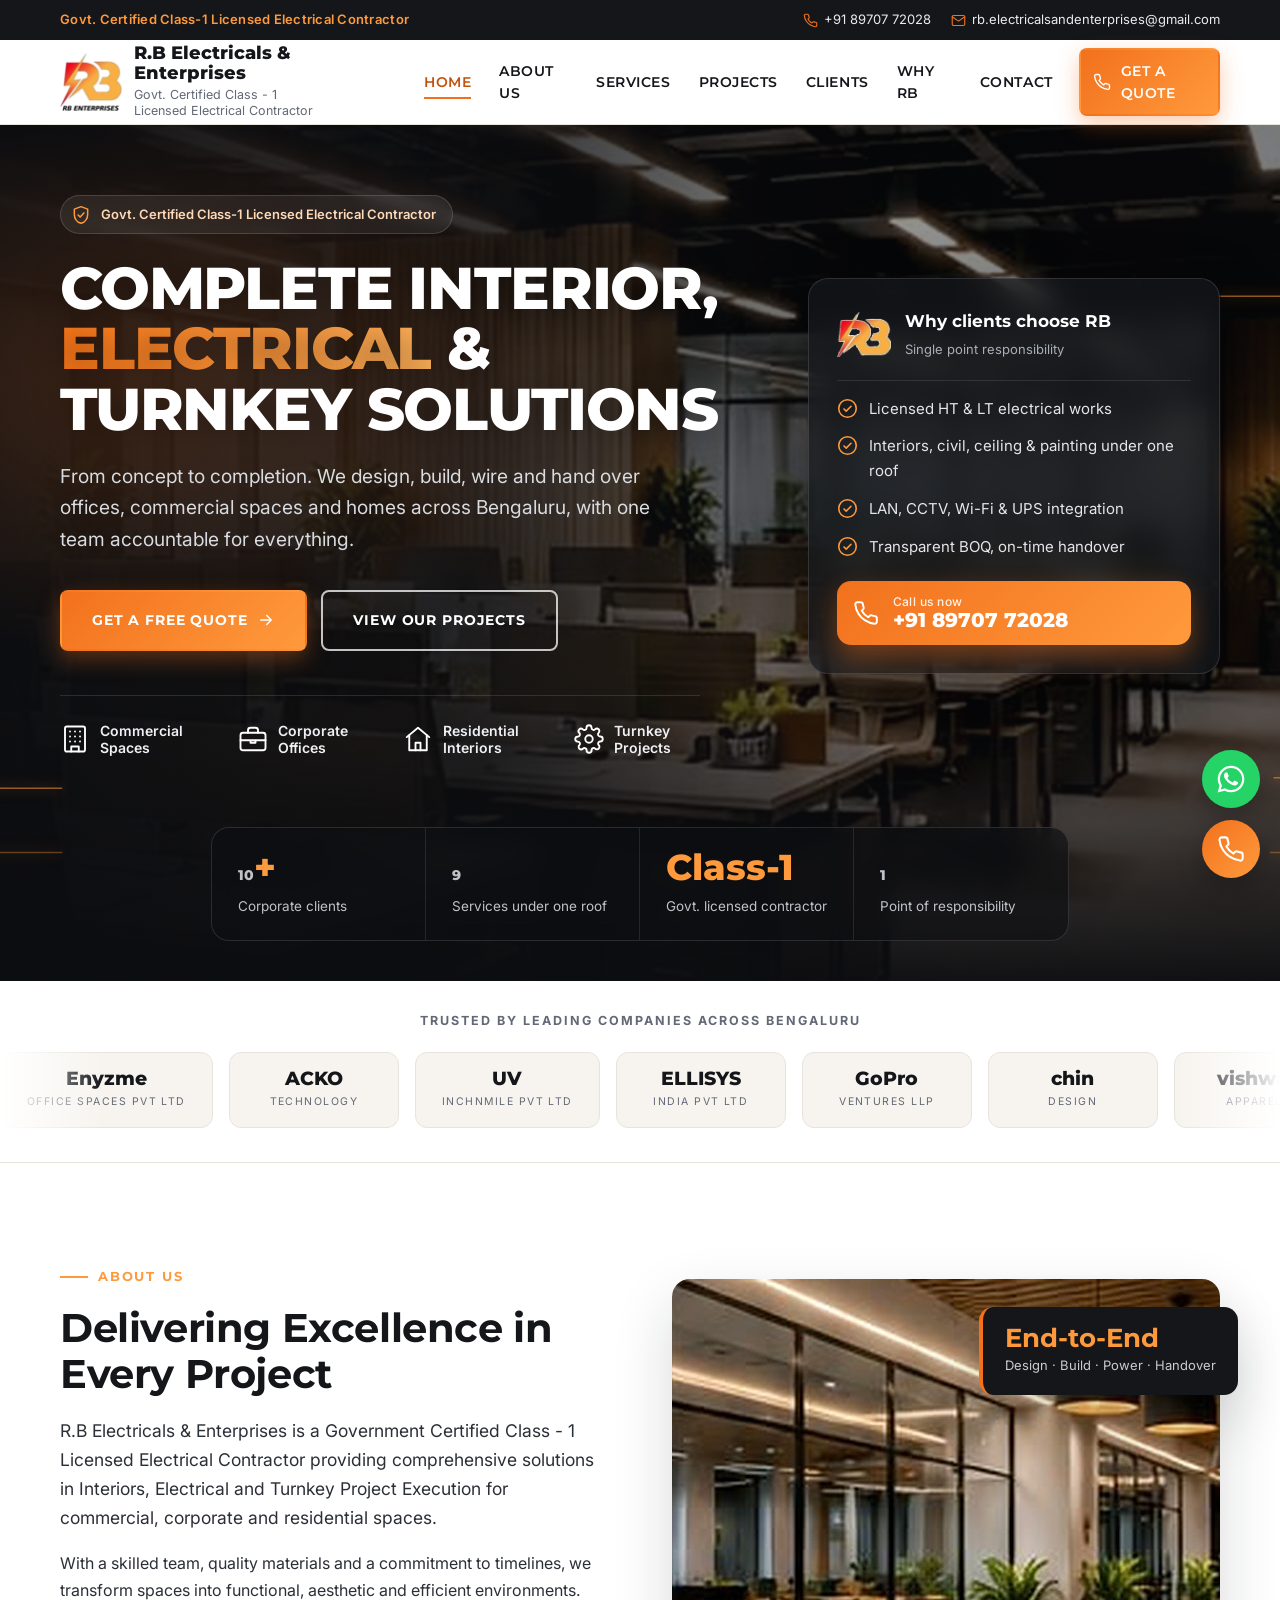
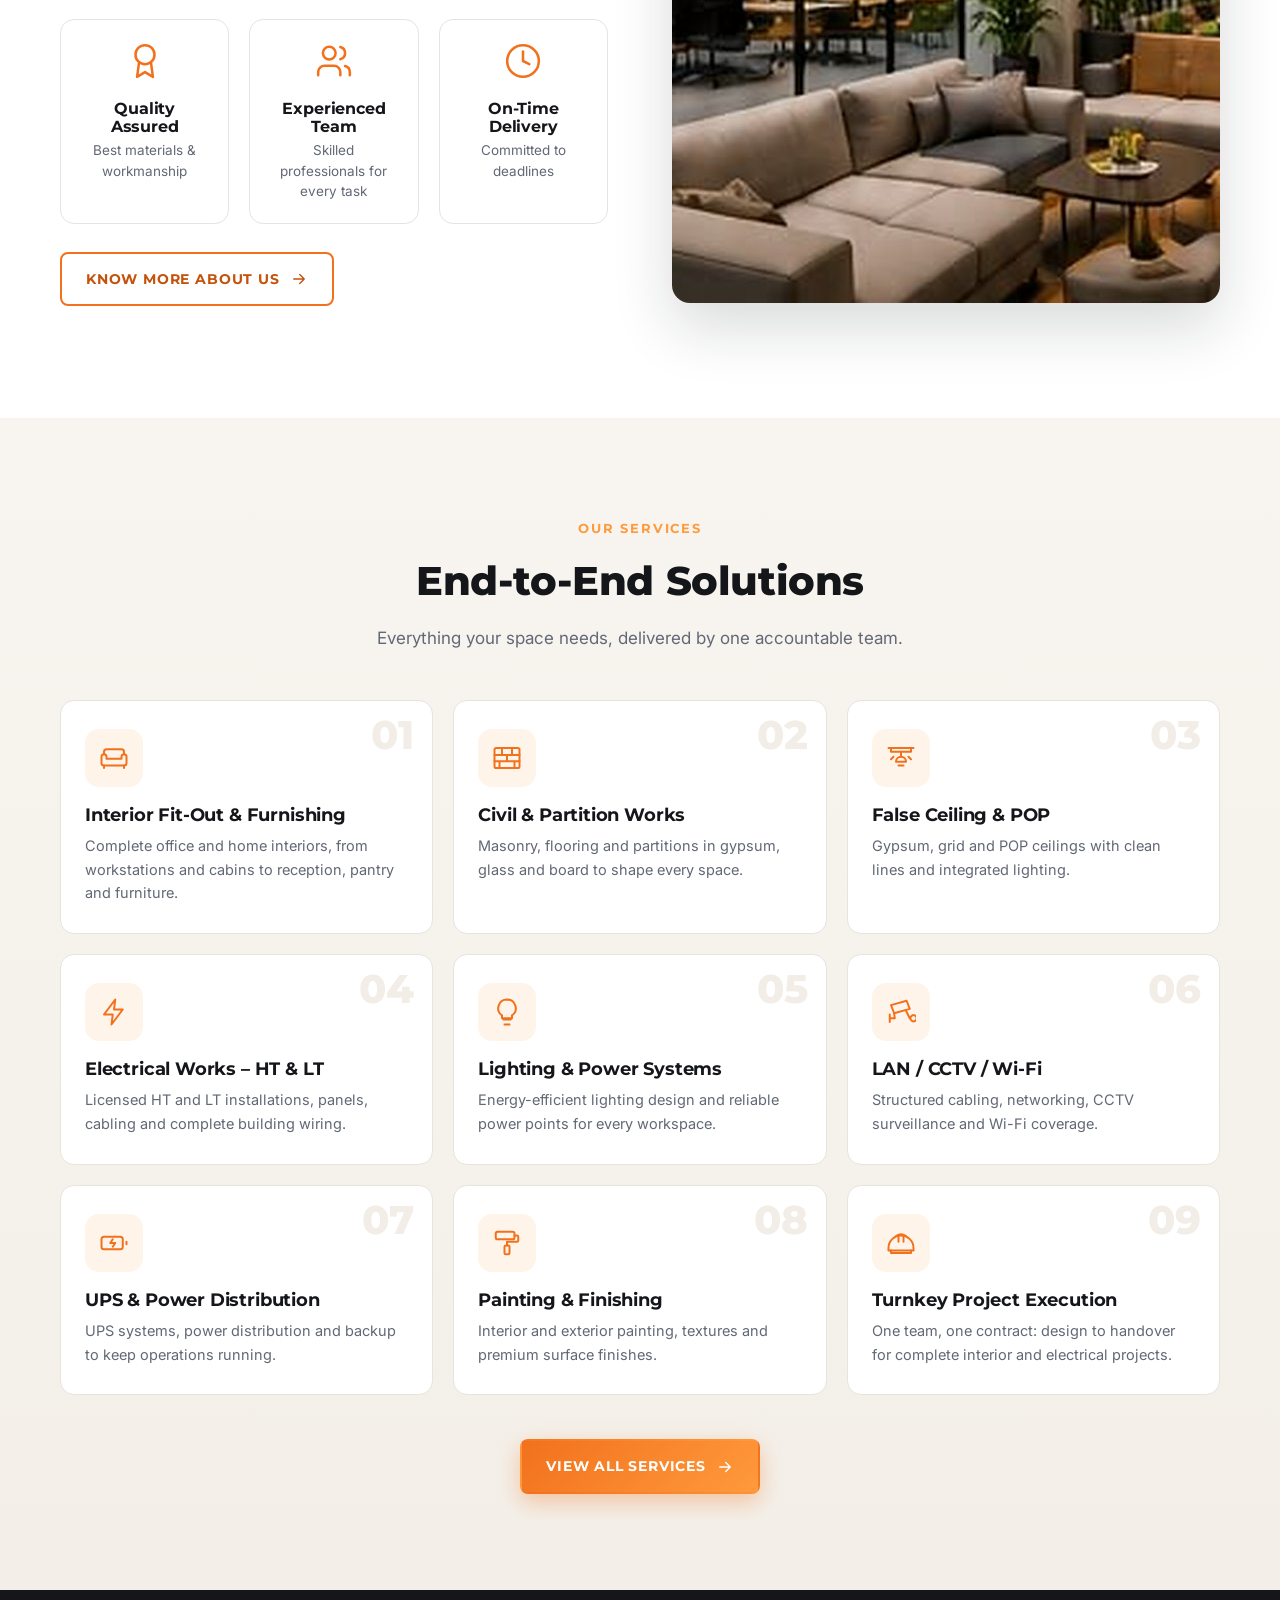
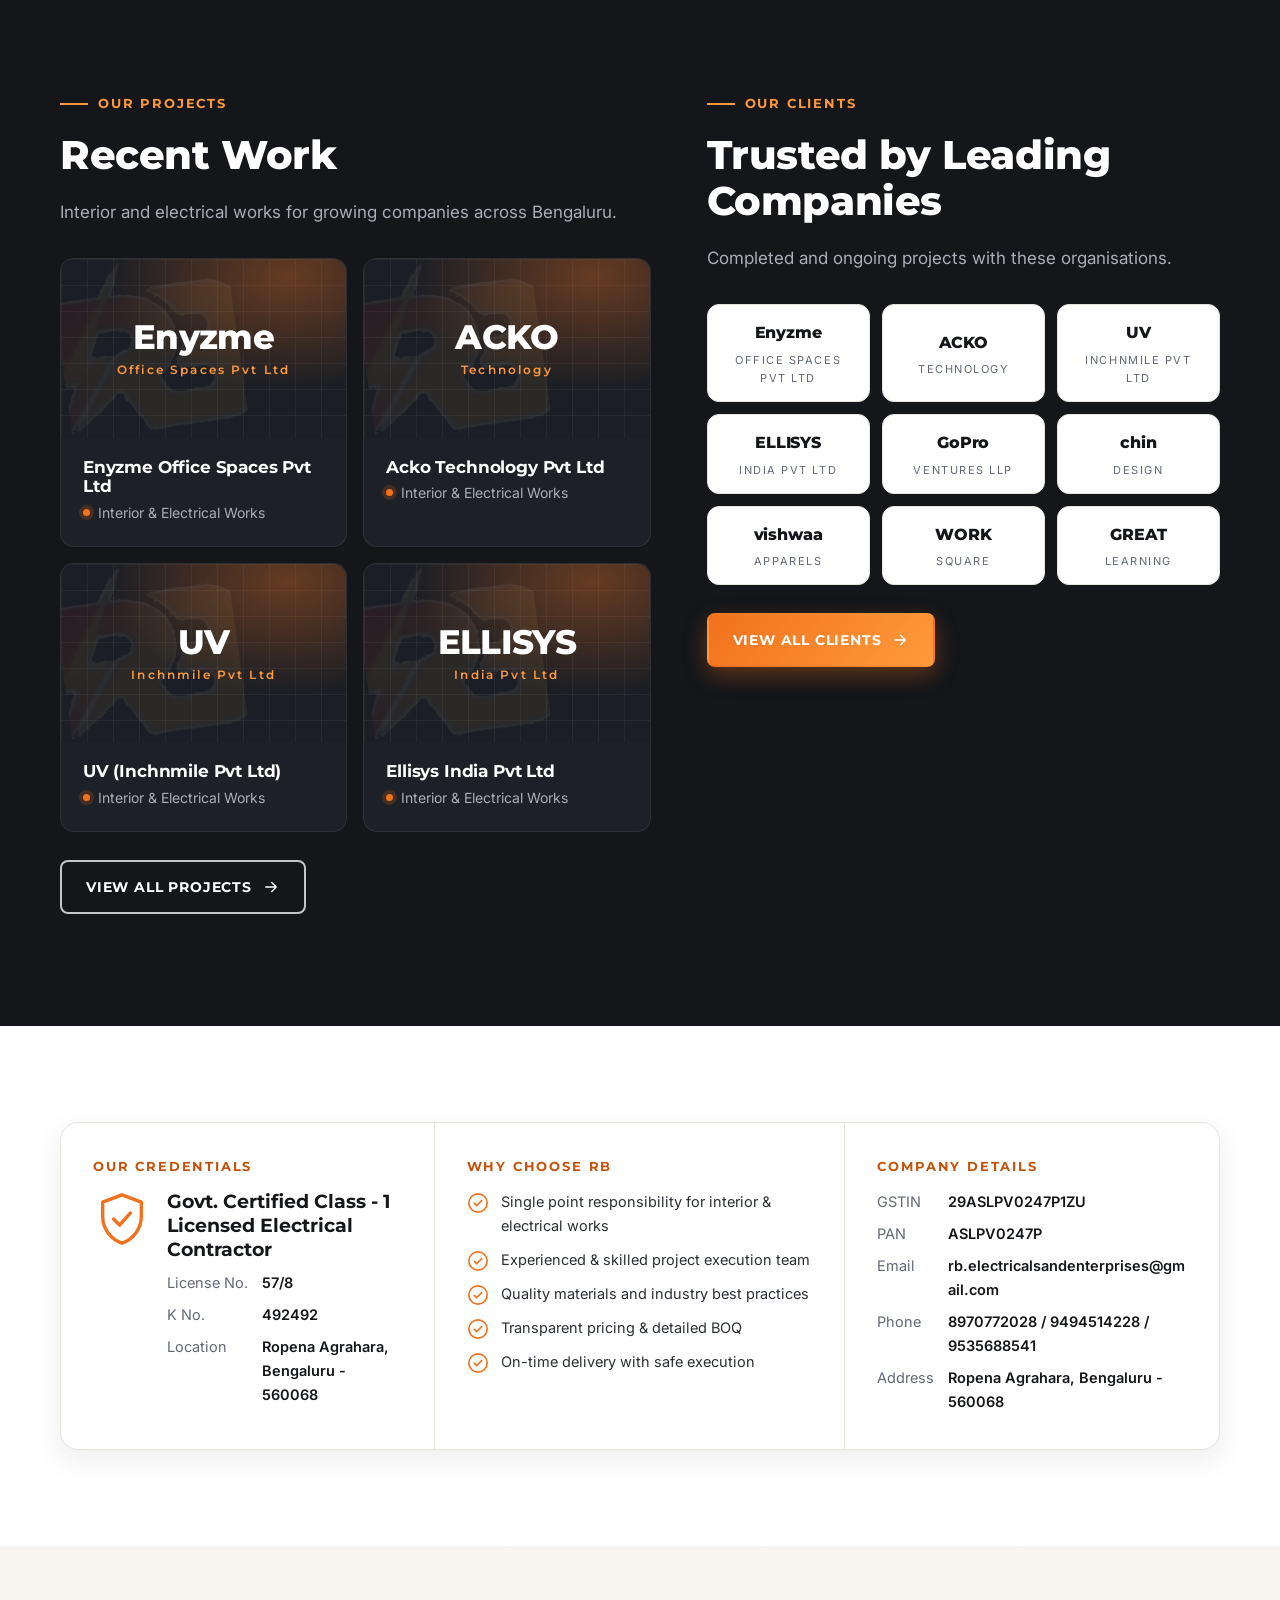
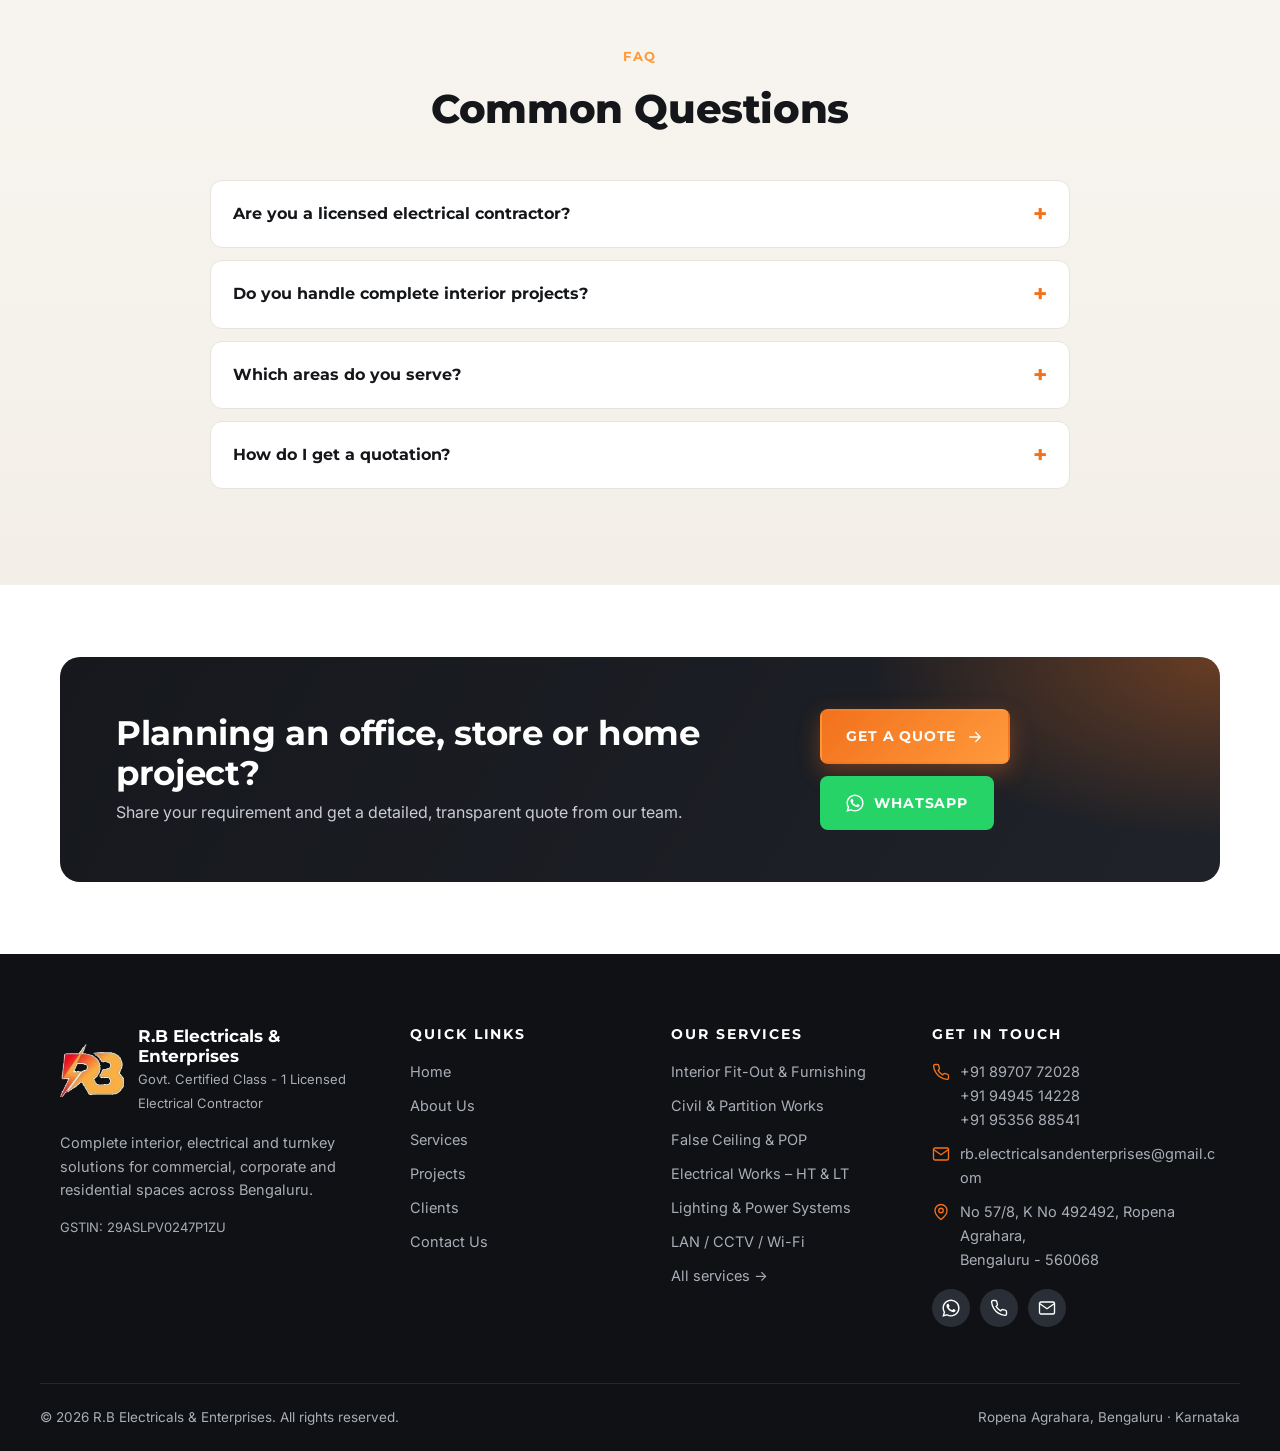
==== commit 319b836f: "Upgrade design: full-screen hero, client marquee, count-up stats, gallery - Full-screen hero with an" ====
--- a/index.html
+++ b/index.html
@@ -6,7 +6,7 @@
 <title>R.B Electricals &amp; Enterprises | Class-1 Licensed Electrical Contractor &amp; Interior Turnkey Solutions in Bengaluru</title>
 <meta name="description" content="Govt. certified Class-1 licensed electrical contractor in Bengaluru. Interior fit-out, civil &amp; partitions, false ceiling, HT &amp; LT electrical, lighting, LAN/CCTV/Wi-Fi, UPS and turnkey projects. Call 8970772028.">
 <meta name="keywords" content="electrical contractor Bengaluru, Class 1 licensed electrical contractor, interior fit-out Bangalore, office interiors Bangalore, turnkey interior contractor, HT LT electrical works, false ceiling, partition works, LAN CCTV Wi-Fi installation, UPS installation, R.B Electricals, RB Enterprises">
-<link rel="canonical" href="https://rb-electricals.vercel.app/">
+<link rel="canonical" href="https://rb-electricals-and-enterprises.vercel.app/">
 <meta name="robots" content="index, follow">
 <meta name="theme-color" content="#14161a">
 <meta name="geo.region" content="IN-KA">
@@ -15,8 +15,8 @@
 <meta property="og:site_name" content="R.B Electricals & Enterprises">
 <meta property="og:title" content="R.B Electricals &amp; Enterprises | Class-1 Licensed Electrical Contractor &amp; Interior Turnkey Solutions in Bengaluru">
 <meta property="og:description" content="Govt. certified Class-1 licensed electrical contractor in Bengaluru. Interior fit-out, civil &amp; partitions, false ceiling, HT &amp; LT electrical, lighting, LAN/CCTV/Wi-Fi, UPS and turnkey projects. Call 8970772028.">
-<meta property="og:url" content="https://rb-electricals.vercel.app/">
-<meta property="og:image" content="https://rb-electricals.vercel.app/assets/img/og-image.jpg">
+<meta property="og:url" content="https://rb-electricals-and-enterprises.vercel.app/">
+<meta property="og:image" content="https://rb-electricals-and-enterprises.vercel.app/assets/img/og-image.jpg">
 <meta property="og:locale" content="en_IN">
 <meta name="twitter:card" content="summary_large_image">
 <link rel="icon" type="image/png" href="/favicon.png">
@@ -26,7 +26,7 @@
 <link rel="preconnect" href="https://fonts.gstatic.com" crossorigin>
 <link href="https://fonts.googleapis.com/css2?family=Inter:wght@400;500;600;700&family=Montserrat:wght@600;700;800&display=swap" rel="stylesheet">
 <link rel="stylesheet" href="/assets/css/style.css">
-<script type="application/ld+json">{"@context": "https://schema.org", "@type": ["Electrician", "GeneralContractor"], "@id": "https://rb-electricals.vercel.app/#business", "name": "R.B Electricals & Enterprises", "alternateName": ["R.B Electricals and Enterprises", "RB Enterprises", "RB Electricals"], "description": "Government certified Class-1 licensed electrical contractor in Bengaluru providing interior fit-out, civil and partition works, false ceiling, HT & LT electrical works, lighting, LAN/CCTV/Wi-Fi, UPS and turnkey project execution.", "url": "https://rb-electricals.vercel.app/", "logo": "https://rb-electricals.vercel.app/assets/img/logo.png", "image": "https://rb-electricals.vercel.app/assets/img/og-image.jpg", "telephone": "+918970772028", "email": "rb.electricalsandenterprises@gmail.com", "address": {"@type": "PostalAddress", "streetAddress": "No 57/8, K No 492492, Ropena Agrahara", "addressLocality": "Bengaluru", "addressRegion": "Karnataka", "postalCode": "560068", "addressCountry": "IN"}, "areaServed": {"@type": "City", "name": "Bengaluru"}, "hasMap": "https://www.google.com/maps/search/?api=1&query=Ropena+Agrahara,+Bengaluru,+Karnataka+560068", "taxID": "29ASLPV0247P1ZU", "contactPoint": [{"@type": "ContactPoint", "telephone": "+918970772028", "contactType": "customer service", "areaServed": "IN", "availableLanguage": ["English", "Kannada", "Hindi", "Telugu"]}, {"@type": "ContactPoint", "telephone": "+919494514228", "contactType": "customer service", "areaServed": "IN", "availableLanguage": ["English", "Kannada", "Hindi", "Telugu"]}, {"@type": "ContactPoint", "telephone": "+919535688541", "contactType": "customer service", "areaServed": "IN", "availableLanguage": ["English", "Kannada", "Hindi", "Telugu"]}], "hasOfferCatalog": {"@type": "OfferCatalog", "name": "Services", "itemListElement": [{"@type": "Offer", "itemOffered": {"@type": "Service", "name": "Interior Fit-Out & Furnishing", "description": "Complete office and home interiors, from workstations and cabins to reception, pantry and furniture."}}, {"@type": "Offer", "itemOffered": {"@type": "Service", "name": "Civil & Partition Works", "description": "Masonry, flooring and partitions in gypsum, glass and board to shape every space."}}, {"@type": "Offer", "itemOffered": {"@type": "Service", "name": "False Ceiling & POP", "description": "Gypsum, grid and POP ceilings with clean lines and integrated lighting."}}, {"@type": "Offer", "itemOffered": {"@type": "Service", "name": "Electrical Works – HT & LT", "description": "Licensed HT and LT installations, panels, cabling and complete building wiring."}}, {"@type": "Offer", "itemOffered": {"@type": "Service", "name": "Lighting & Power Systems", "description": "Energy-efficient lighting design and reliable power points for every workspace."}}, {"@type": "Offer", "itemOffered": {"@type": "Service", "name": "LAN / CCTV / Wi-Fi", "description": "Structured cabling, networking, CCTV surveillance and Wi-Fi coverage."}}, {"@type": "Offer", "itemOffered": {"@type": "Service", "name": "UPS & Power Distribution", "description": "UPS systems, power distribution and backup to keep operations running."}}, {"@type": "Offer", "itemOffered": {"@type": "Service", "name": "Painting & Finishing", "description": "Interior and exterior painting, textures and premium surface finishes."}}, {"@type": "Offer", "itemOffered": {"@type": "Service", "name": "Turnkey Project Execution", "description": "One team, one contract: design to handover for complete interior and electrical projects."}}]}}</script>
+<script type="application/ld+json">{"@context": "https://schema.org", "@type": ["Electrician", "GeneralContractor"], "@id": "https://rb-electricals-and-enterprises.vercel.app/#business", "name": "R.B Electricals & Enterprises", "alternateName": ["R.B Electricals and Enterprises", "RB Enterprises", "RB Electricals"], "description": "Government certified Class-1 licensed electrical contractor in Bengaluru providing interior fit-out, civil and partition works, false ceiling, HT & LT electrical works, lighting, LAN/CCTV/Wi-Fi, UPS and turnkey project execution.", "url": "https://rb-electricals-and-enterprises.vercel.app/", "logo": "https://rb-electricals-and-enterprises.vercel.app/assets/img/logo.png", "image": "https://rb-electricals-and-enterprises.vercel.app/assets/img/og-image.jpg", "telephone": "+918970772028", "email": "rb.electricalsandenterprises@gmail.com", "address": {"@type": "PostalAddress", "streetAddress": "No 57/8, K No 492492, Ropena Agrahara", "addressLocality": "Bengaluru", "addressRegion": "Karnataka", "postalCode": "560068", "addressCountry": "IN"}, "areaServed": {"@type": "City", "name": "Bengaluru"}, "hasMap": "https://www.google.com/maps/search/?api=1&query=Ropena+Agrahara,+Bengaluru,+Karnataka+560068", "taxID": "29ASLPV0247P1ZU", "contactPoint": [{"@type": "ContactPoint", "telephone": "+918970772028", "contactType": "customer service", "areaServed": "IN", "availableLanguage": ["English", "Kannada", "Hindi", "Telugu"]}, {"@type": "ContactPoint", "telephone": "+919494514228", "contactType": "customer service", "areaServed": "IN", "availableLanguage": ["English", "Kannada", "Hindi", "Telugu"]}, {"@type": "ContactPoint", "telephone": "+919535688541", "contactType": "customer service", "areaServed": "IN", "availableLanguage": ["English", "Kannada", "Hindi", "Telugu"]}], "hasOfferCatalog": {"@type": "OfferCatalog", "name": "Services", "itemListElement": [{"@type": "Offer", "itemOffered": {"@type": "Service", "name": "Interior Fit-Out & Furnishing", "description": "Complete office and home interiors, from workstations and cabins to reception, pantry and furniture."}}, {"@type": "Offer", "itemOffered": {"@type": "Service", "name": "Civil & Partition Works", "description": "Masonry, flooring and partitions in gypsum, glass and board to shape every space."}}, {"@type": "Offer", "itemOffered": {"@type": "Service", "name": "False Ceiling & POP", "description": "Gypsum, grid and POP ceilings with clean lines and integrated lighting."}}, {"@type": "Offer", "itemOffered": {"@type": "Service", "name": "Electrical Works – HT & LT", "description": "Licensed HT and LT installations, panels, cabling and complete building wiring."}}, {"@type": "Offer", "itemOffered": {"@type": "Service", "name": "Lighting & Power Systems", "description": "Energy-efficient lighting design and reliable power points for every workspace."}}, {"@type": "Offer", "itemOffered": {"@type": "Service", "name": "LAN / CCTV / Wi-Fi", "description": "Structured cabling, networking, CCTV surveillance and Wi-Fi coverage."}}, {"@type": "Offer", "itemOffered": {"@type": "Service", "name": "UPS & Power Distribution", "description": "UPS systems, power distribution and backup to keep operations running."}}, {"@type": "Offer", "itemOffered": {"@type": "Service", "name": "Painting & Finishing", "description": "Interior and exterior painting, textures and premium surface finishes."}}, {"@type": "Offer", "itemOffered": {"@type": "Service", "name": "Turnkey Project Execution", "description": "One team, one contract: design to handover for complete interior and electrical projects."}}]}}</script>
 <script type="application/ld+json">{"@context": "https://schema.org", "@type": "FAQPage", "mainEntity": [{"@type": "Question", "name": "Are you a licensed electrical contractor?", "acceptedAnswer": {"@type": "Answer", "text": "Yes. R.B Electricals & Enterprises is a Government certified Class-1 licensed electrical contractor (License No. 57/8), qualified to carry out HT and LT electrical works."}}, {"@type": "Question", "name": "Do you handle complete interior projects?", "acceptedAnswer": {"@type": "Answer", "text": "Yes. We take on turnkey projects covering civil and partition works, false ceilings, electrical, lighting, networking, UPS, painting and furnishing, with a single point of responsibility from start to handover."}}, {"@type": "Question", "name": "Which areas do you serve?", "acceptedAnswer": {"@type": "Answer", "text": "We are based in Ropena Agrahara, Bengaluru, and take up commercial, corporate and residential projects across Bengaluru."}}, {"@type": "Question", "name": "How do I get a quotation?", "acceptedAnswer": {"@type": "Answer", "text": "Call or WhatsApp us on +91 89707 72028, email rb.electricalsandenterprises@gmail.com, or fill in the quote form on our Contact page. We share a detailed BOQ so pricing is transparent."}}]}</script>
 </head>
 <body>
@@ -51,30 +51,45 @@
 </div></header>
 <main id="main">
 
-<section class="hero"><div class="wrap">
-  <div>
-    <div class="eyebrow">Powering spaces, building trust.</div>
-    <h1>Complete Interior, <span class="hl">Electrical</span> &amp; Turnkey Solutions</h1>
-    <p class="lead">From concept to completion — Government certified Class-1 licensed electrical contractor delivering interiors, electrical and turnkey projects across Bengaluru.</p>
-    <ul class="hero-pills"><li><svg class="icon" viewBox="0 0 24 24" aria-hidden="true"><rect x="4" y="2" width="16" height="20" rx="1.5"/><path d="M9 22v-4h6v4M8 6h.01M12 6h.01M16 6h.01M8 10h.01M12 10h.01M16 10h.01M8 14h.01M12 14h.01M16 14h.01"/></svg><span>Commercial<br>Spaces</span></li><li><svg class="icon" viewBox="0 0 24 24" aria-hidden="true"><rect x="2" y="7" width="20" height="14" rx="2"/><path d="M16 7V5a2 2 0 0 0-2-2h-4a2 2 0 0 0-2 2v2M2 13h20M10 13v2h4v-2"/></svg><span>Corporate<br>Offices</span></li><li><svg class="icon" viewBox="0 0 24 24" aria-hidden="true"><path d="M3 10.5 12 3l9 7.5"/><path d="M5 9v12h14V9"/><path d="M10 21v-6h4v6"/></svg><span>Residential<br>Interiors</span></li><li><svg class="icon" viewBox="0 0 24 24" aria-hidden="true"><circle cx="12" cy="12" r="3"/><path d="M19.4 15a1.65 1.65 0 0 0 .33 1.82l.06.06a2 2 0 1 1-2.83 2.83l-.06-.06a1.65 1.65 0 0 0-1.82-.33 1.65 1.65 0 0 0-1 1.51V21a2 2 0 1 1-4 0v-.09a1.65 1.65 0 0 0-1.08-1.51 1.65 1.65 0 0 0-1.82.33l-.06.06a2 2 0 1 1-2.83-2.83l.06-.06a1.65 1.65 0 0 0 .33-1.82 1.65 1.65 0 0 0-1.51-1H3a2 2 0 1 1 0-4h.09a1.65 1.65 0 0 0 1.51-1.08 1.65 1.65 0 0 0-.33-1.82l-.06-.06a2 2 0 1 1 2.83-2.83l.06.06a1.65 1.65 0 0 0 1.82.33H9a1.65 1.65 0 0 0 1-1.51V3a2 2 0 1 1 4 0v.09a1.65 1.65 0 0 0 1 1.51 1.65 1.65 0 0 0 1.82-.33l.06-.06a2 2 0 1 1 2.83 2.83l-.06.06a1.65 1.65 0 0 0-.33 1.82V9a1.65 1.65 0 0 0 1.51 1H21a2 2 0 1 1 0 4h-.09a1.65 1.65 0 0 0-1.51 1z"/></svg><span>Turnkey<br>Projects</span></li></ul>
-    <div class="hero-cta">
-      <a class="btn btn-primary" href="/projects">View Our Projects <svg class="icon" viewBox="0 0 24 24" aria-hidden="true"><path d="M5 12h14M13 6l6 6-6 6"/></svg></a>
-      <a class="btn btn-ghost" href="/contact">Contact Us <svg class="icon" viewBox="0 0 24 24" aria-hidden="true"><path d="M5 12h14M13 6l6 6-6 6"/></svg></a>
-    </div>
-  </div>
-  <div class="hero-media">
-    <div class="frame"><img src="/assets/img/hero-office.jpg" alt="Modern corporate office interior with workstations and lighting" width="1000" height="876" fetchpriority="high"></div>
-    <img class="bolt" src="/assets/img/logo-mark.png" alt="" width="86" height="72">
-    <div class="float"><div class="ic"><svg class="icon" viewBox="0 0 24 24" aria-hidden="true"><path d="M12 2 4 5v6c0 5 3.4 9.4 8 11 4.6-1.6 8-6 8-11V5z"/><path d="m8.5 12 2.5 2.5 4.5-5"/></svg></div><div><strong>Class-1 Licensed</strong><span>Govt. certified electrical contractor</span></div></div>
-  </div>
-</div></section>
-
-<div class="wrap stats-wrap"><div class="stats reveal">
-  <div class="stat"><b>Class-1</b><span>Govt. licensed contractor</span></div>
-  <div class="stat"><b>10+</b><span>Corporate clients served</span></div>
-  <div class="stat"><b>9</b><span>Service lines under one roof</span></div>
-  <div class="stat"><b>1</b><span>Point of responsibility</span></div>
-</div></div>
+<section class="hx">
+  <div class="hx-bg" aria-hidden="true"><img src="/assets/img/hero-office.jpg" alt="" width="1000" height="876" fetchpriority="high"></div>
+  <svg class="hx-lines" viewBox="0 0 1440 800" preserveAspectRatio="none" aria-hidden="true">
+    <path d="M-20 620 H380 L430 570 H760 L800 610 H1460"/><path d="M-20 680 H240 L290 730 H900 L950 680 H1460"/><path d="M1460 160 H1100 L1050 210 H820"/>
+  </svg>
+  <div class="wrap hx-inner">
+    <div class="hx-copy">
+      <div class="hx-badge"><svg class="icon" viewBox="0 0 24 24" aria-hidden="true"><path d="M12 2 4 5v6c0 5 3.4 9.4 8 11 4.6-1.6 8-6 8-11V5z"/><path d="m8.5 12 2.5 2.5 4.5-5"/></svg><span>Govt. Certified Class-1 Licensed Electrical Contractor</span></div>
+      <h1>Complete Interior, <span class="hl">Electrical</span> &amp; Turnkey Solutions</h1>
+      <p class="lead">From concept to completion. We design, build, wire and hand over offices, commercial spaces and homes across Bengaluru, with one team accountable for everything.</p>
+      <div class="hero-cta">
+        <a class="btn btn-primary btn-lg" href="/contact#quote">Get a Free Quote <svg class="icon" viewBox="0 0 24 24" aria-hidden="true"><path d="M5 12h14M13 6l6 6-6 6"/></svg></a>
+        <a class="btn btn-ghost btn-lg" href="/projects">View Our Projects</a>
+      </div>
+      <ul class="hero-pills"><li><svg class="icon" viewBox="0 0 24 24" aria-hidden="true"><rect x="4" y="2" width="16" height="20" rx="1.5"/><path d="M9 22v-4h6v4M8 6h.01M12 6h.01M16 6h.01M8 10h.01M12 10h.01M16 10h.01M8 14h.01M12 14h.01M16 14h.01"/></svg><span>Commercial<br>Spaces</span></li><li><svg class="icon" viewBox="0 0 24 24" aria-hidden="true"><rect x="2" y="7" width="20" height="14" rx="2"/><path d="M16 7V5a2 2 0 0 0-2-2h-4a2 2 0 0 0-2 2v2M2 13h20M10 13v2h4v-2"/></svg><span>Corporate<br>Offices</span></li><li><svg class="icon" viewBox="0 0 24 24" aria-hidden="true"><path d="M3 10.5 12 3l9 7.5"/><path d="M5 9v12h14V9"/><path d="M10 21v-6h4v6"/></svg><span>Residential<br>Interiors</span></li><li><svg class="icon" viewBox="0 0 24 24" aria-hidden="true"><circle cx="12" cy="12" r="3"/><path d="M19.4 15a1.65 1.65 0 0 0 .33 1.82l.06.06a2 2 0 1 1-2.83 2.83l-.06-.06a1.65 1.65 0 0 0-1.82-.33 1.65 1.65 0 0 0-1 1.51V21a2 2 0 1 1-4 0v-.09a1.65 1.65 0 0 0-1.08-1.51 1.65 1.65 0 0 0-1.82.33l-.06.06a2 2 0 1 1-2.83-2.83l.06-.06a1.65 1.65 0 0 0 .33-1.82 1.65 1.65 0 0 0-1.51-1H3a2 2 0 1 1 0-4h.09a1.65 1.65 0 0 0 1.51-1.08 1.65 1.65 0 0 0-.33-1.82l-.06-.06a2 2 0 1 1 2.83-2.83l.06.06a1.65 1.65 0 0 0 1.82.33H9a1.65 1.65 0 0 0 1-1.51V3a2 2 0 1 1 4 0v.09a1.65 1.65 0 0 0 1 1.51 1.65 1.65 0 0 0 1.82-.33l.06-.06a2 2 0 1 1 2.83 2.83l-.06.06a1.65 1.65 0 0 0-.33 1.82V9a1.65 1.65 0 0 0 1.51 1H21a2 2 0 1 1 0 4h-.09a1.65 1.65 0 0 0-1.51 1z"/></svg><span>Turnkey<br>Projects</span></li></ul>
+    </div>
+    <aside class="hx-card reveal">
+      <div class="hx-card-top"><img src="/assets/img/logo-mark.png" alt="" width="54" height="45"><div><b>Why clients choose RB</b><span>Single point responsibility</span></div></div>
+      <ul>
+        <li><svg class="icon" viewBox="0 0 24 24" aria-hidden="true"><circle cx="12" cy="12" r="10"/><path d="m8 12.5 2.5 2.5L16 9.5"/></svg>Licensed HT &amp; LT electrical works</li>
+        <li><svg class="icon" viewBox="0 0 24 24" aria-hidden="true"><circle cx="12" cy="12" r="10"/><path d="m8 12.5 2.5 2.5L16 9.5"/></svg>Interiors, civil, ceiling &amp; painting under one roof</li>
+        <li><svg class="icon" viewBox="0 0 24 24" aria-hidden="true"><circle cx="12" cy="12" r="10"/><path d="m8 12.5 2.5 2.5L16 9.5"/></svg>LAN, CCTV, Wi-Fi &amp; UPS integration</li>
+        <li><svg class="icon" viewBox="0 0 24 24" aria-hidden="true"><circle cx="12" cy="12" r="10"/><path d="m8 12.5 2.5 2.5L16 9.5"/></svg>Transparent BOQ, on-time handover</li>
+      </ul>
+      <a class="hx-call" href="tel:+918970772028"><svg class="icon" viewBox="0 0 24 24" aria-hidden="true"><path d="M22 16.92v3a2 2 0 0 1-2.18 2 19.8 19.8 0 0 1-8.63-3.07 19.5 19.5 0 0 1-6-6A19.8 19.8 0 0 1 2.12 4.18 2 2 0 0 1 4.11 2h3a2 2 0 0 1 2 1.72c.13.96.36 1.9.7 2.81a2 2 0 0 1-.45 2.11L8.09 9.91a16 16 0 0 0 6 6l1.27-1.27a2 2 0 0 1 2.11-.45c.91.34 1.85.57 2.81.7A2 2 0 0 1 22 16.92z"/></svg><span><small>Call us now</small>+91 89707 72028</span></a>
+    </aside>
+  </div>
+  <div class="wrap"><div class="hx-stats">
+    <div class="stat"><b><span data-count="10">10</span>+</b><span>Corporate clients</span></div>
+    <div class="stat"><b><span data-count="9">9</span></b><span>Services under one roof</span></div>
+    <div class="stat"><b>Class-1</b><span>Govt. licensed contractor</span></div>
+    <div class="stat"><b><span data-count="1">1</span></b><span>Point of responsibility</span></div>
+  </div></div>
+</section>
+
+<section class="marquee-band" aria-label="Our clients">
+  <div class="wrap"><p class="marquee-label">Trusted by leading companies across Bengaluru</p></div>
+  <div class="marquee"><div class="marquee-track"><div class="mq-item"><b>Enyzme</b><span>Office Spaces Pvt Ltd</span></div><div class="mq-item"><b>ACKO</b><span>Technology</span></div><div class="mq-item"><b>UV</b><span>Inchnmile Pvt Ltd</span></div><div class="mq-item"><b>ELLISYS</b><span>India Pvt Ltd</span></div><div class="mq-item"><b>GoPro</b><span>Ventures LLP</span></div><div class="mq-item"><b>chin</b><span>Design</span></div><div class="mq-item"><b>vishwaa</b><span>Apparels</span></div><div class="mq-item"><b>WORK</b><span>Square</span></div><div class="mq-item"><b>GREAT</b><span>Learning</span></div><div class="mq-item"><b>iEnergizer</b></div><div class="mq-item" aria-hidden="true"><b>Enyzme</b><span>Office Spaces Pvt Ltd</span></div><div class="mq-item" aria-hidden="true"><b>ACKO</b><span>Technology</span></div><div class="mq-item" aria-hidden="true"><b>UV</b><span>Inchnmile Pvt Ltd</span></div><div class="mq-item" aria-hidden="true"><b>ELLISYS</b><span>India Pvt Ltd</span></div><div class="mq-item" aria-hidden="true"><b>GoPro</b><span>Ventures LLP</span></div><div class="mq-item" aria-hidden="true"><b>chin</b><span>Design</span></div><div class="mq-item" aria-hidden="true"><b>vishwaa</b><span>Apparels</span></div><div class="mq-item" aria-hidden="true"><b>WORK</b><span>Square</span></div><div class="mq-item" aria-hidden="true"><b>GREAT</b><span>Learning</span></div><div class="mq-item" aria-hidden="true"><b>iEnergizer</b></div></div></div>
+</section>
 
 <section class="section"><div class="wrap split">
   <div class="reveal">
@@ -122,20 +137,20 @@
   <div>
     <div class="sec-head reveal" style="margin-bottom:32px"><div class="eyebrow">Our Projects</div><h2>Recent Work</h2><p>Interior and electrical works for growing companies across Bengaluru.</p></div>
     <div class="mini-proj"><article class="proj reveal">
-  <div class="cover"><div class="mono">Enyzme<small>Office Spaces Pvt Ltd</small></div></div>
-  <div class="body"><h3>Enyzme Office Spaces Pvt Ltd</h3><p>Interior &amp; Electrical Works</p></div>
+  <div class="cover"><img class="wm" src="/assets/img/logo-mark.png" alt="" loading="lazy"><div class="mono">Enyzme<small>Office Spaces Pvt Ltd</small></div></div>
+  <div class="body"><h3>Enyzme Office Spaces Pvt Ltd</h3><p><span class="dot"></span>Interior &amp; Electrical Works</p></div>
 </article>
 <article class="proj reveal">
-  <div class="cover"><div class="mono">ACKO<small>Technology</small></div></div>
-  <div class="body"><h3>Acko Technology Pvt Ltd</h3><p>Interior &amp; Electrical Works</p></div>
+  <div class="cover"><img class="wm" src="/assets/img/logo-mark.png" alt="" loading="lazy"><div class="mono">ACKO<small>Technology</small></div></div>
+  <div class="body"><h3>Acko Technology Pvt Ltd</h3><p><span class="dot"></span>Interior &amp; Electrical Works</p></div>
 </article>
 <article class="proj reveal">
-  <div class="cover"><div class="mono">UV<small>Inchnmile Pvt Ltd</small></div></div>
-  <div class="body"><h3>UV (Inchnmile Pvt Ltd)</h3><p>Interior &amp; Electrical Works</p></div>
+  <div class="cover"><img class="wm" src="/assets/img/logo-mark.png" alt="" loading="lazy"><div class="mono">UV<small>Inchnmile Pvt Ltd</small></div></div>
+  <div class="body"><h3>UV (Inchnmile Pvt Ltd)</h3><p><span class="dot"></span>Interior &amp; Electrical Works</p></div>
 </article>
 <article class="proj reveal">
-  <div class="cover"><div class="mono">ELLISYS<small>India Pvt Ltd</small></div></div>
-  <div class="body"><h3>Ellisys India Pvt Ltd</h3><p>Interior &amp; Electrical Works</p></div>
+  <div class="cover"><img class="wm" src="/assets/img/logo-mark.png" alt="" loading="lazy"><div class="mono">ELLISYS<small>India Pvt Ltd</small></div></div>
+  <div class="body"><h3>Ellisys India Pvt Ltd</h3><p><span class="dot"></span>Interior &amp; Electrical Works</p></div>
 </article></div>
     <p style="margin-top:28px"><a class="btn btn-ghost" href="/projects">View All Projects <svg class="icon" viewBox="0 0 24 24" aria-hidden="true"><path d="M5 12h14M13 6l6 6-6 6"/></svg></a></p>
   </div>
@@ -234,6 +249,8 @@
   <a class="wa" href="https://wa.me/918970772028?text=Hello%20R.B%20Electricals%2C%20I%20would%20like%20to%20enquire%20about%20your%20services." target="_blank" rel="noopener" aria-label="Chat on WhatsApp"><svg class="icon" viewBox="0 0 24 24" style="fill:currentColor;stroke:none" aria-hidden="true"><path d="M17.47 14.38c-.3-.15-1.76-.87-2.03-.97-.27-.1-.47-.15-.67.15-.2.3-.77.97-.94 1.17-.17.2-.35.22-.65.07-.3-.15-1.26-.46-2.4-1.48-.89-.79-1.49-1.77-1.66-2.07-.17-.3-.02-.46.13-.61.13-.13.3-.35.45-.52.15-.17.2-.3.3-.5.1-.2.05-.37-.02-.52-.08-.15-.67-1.62-.92-2.22-.24-.58-.49-.5-.67-.51h-.57c-.2 0-.52.07-.8.37-.27.3-1.04 1.02-1.04 2.48 0 1.46 1.07 2.88 1.21 3.08.15.2 2.1 3.2 5.08 4.49.71.31 1.26.49 1.7.63.71.23 1.36.2 1.87.12.57-.09 1.76-.72 2-1.41.25-.7.25-1.29.17-1.41-.07-.13-.27-.2-.57-.35zM12.04 21.5h-.01a9.45 9.45 0 0 1-4.82-1.32l-.35-.2-3.58.94.96-3.49-.23-.36a9.43 9.43 0 0 1-1.45-5.03c0-5.22 4.25-9.47 9.48-9.47a9.4 9.4 0 0 1 6.7 2.78 9.4 9.4 0 0 1 2.77 6.7c0 5.22-4.25 9.46-9.47 9.46zm8.06-17.52A11.32 11.32 0 0 0 12.04.64C5.76.64.65 5.75.65 12.03c0 2 .52 3.96 1.52 5.69L.55 23.6l6.02-1.58a11.36 11.36 0 0 0 5.46 1.39h.01c6.28 0 11.39-5.11 11.39-11.39 0-3.04-1.18-5.9-3.33-8.05z"/></svg></a>
   <a class="call" href="tel:+918970772028" aria-label="Call us"><svg class="icon" viewBox="0 0 24 24" aria-hidden="true"><path d="M22 16.92v3a2 2 0 0 1-2.18 2 19.8 19.8 0 0 1-8.63-3.07 19.5 19.5 0 0 1-6-6A19.8 19.8 0 0 1 2.12 4.18 2 2 0 0 1 4.11 2h3a2 2 0 0 1 2 1.72c.13.96.36 1.9.7 2.81a2 2 0 0 1-.45 2.11L8.09 9.91a16 16 0 0 0 6 6l1.27-1.27a2 2 0 0 1 2.11-.45c.91.34 1.85.57 2.81.7A2 2 0 0 1 22 16.92z"/></svg></a>
 </div>
+<div class="lightbox" id="lightbox" hidden><button class="lb-close" aria-label="Close">×</button><button class="lb-prev" aria-label="Previous">‹</button><figure><img alt=""><figcaption></figcaption></figure><button class="lb-next" aria-label="Next">›</button></div>
+<div class="progress" aria-hidden="true"></div>
 <script src="/assets/js/main.js" defer></script>
 </body>
 </html>
--- a/assets/css/style.css
+++ b/assets/css/style.css
@@ -366,3 +366,132 @@
 .services{grid-template-columns:repeat(3,1fr)}
 @media (max-width:960px){.services{grid-template-columns:repeat(2,1fr)}}
 @media (max-width:640px){.services{grid-template-columns:1fr}}
+
+/* =========================================================
+   v2 upgrades: full-screen hero, marquee, gallery, motion
+   ========================================================= */
+.btn-lg{padding:17px 30px;font-size:14px}
+
+/* Full-screen hero */
+.hx{position:relative;min-height:calc(100vh - 124px);min-height:calc(100svh - 124px);display:flex;flex-direction:column;justify-content:center;color:#fff;overflow:hidden;isolation:isolate;background:#0e1013}
+.hx-bg{position:absolute;inset:0;z-index:-3}
+.hx-bg img{width:100%;height:100%;object-fit:cover;object-position:60% 50%;animation:kenburns 28s ease-in-out infinite alternate;filter:saturate(1.05) contrast(1.05)}
+@keyframes kenburns{from{transform:scale(1.04) translate(0,0)}to{transform:scale(1.16) translate(-2%,-1.5%)}}
+.hx::before{content:"";position:absolute;inset:0;z-index:-2;background:
+  linear-gradient(90deg,rgba(12,13,16,.96) 0%,rgba(12,13,16,.86) 38%,rgba(12,13,16,.45) 70%,rgba(12,13,16,.55) 100%),
+  linear-gradient(0deg,rgba(12,13,16,.95) 0%,rgba(12,13,16,0) 35%)}
+.hx::after{content:"";position:absolute;inset:0;z-index:-1;background:radial-gradient(700px 420px at 12% 30%,rgba(242,113,28,.20),transparent 65%)}
+.hx-lines{position:absolute;inset:0;width:100%;height:100%;z-index:-1;pointer-events:none}
+.hx-lines path{fill:none;stroke:url(#none);stroke:rgba(255,154,60,.55);stroke-width:1.4;stroke-dasharray:90 1400;animation:flow 7s linear infinite;filter:drop-shadow(0 0 6px rgba(255,140,40,.9))}
+.hx-lines path:nth-child(2){animation-duration:9s;animation-delay:-3s;stroke:rgba(255,154,60,.35)}
+.hx-lines path:nth-child(3){animation-duration:6s;animation-delay:-1s}
+@keyframes flow{from{stroke-dashoffset:1490}to{stroke-dashoffset:0}}
+.hx-inner{display:grid;grid-template-columns:1.25fr .75fr;gap:60px;align-items:center;padding-top:70px;padding-bottom:40px;width:100%}
+.hx-badge{display:inline-flex;align-items:center;gap:10px;padding:8px 16px 8px 10px;border-radius:999px;background:rgba(255,255,255,.07);border:1px solid rgba(255,255,255,.14);backdrop-filter:blur(8px);font-size:13px;font-weight:600;color:#ffd9b8;margin-bottom:24px;animation:rise .9s .1s both}
+.hx-badge .icon{width:20px;height:20px;color:var(--orange-2)}
+.hx h1{color:#fff;font-size:clamp(36px,4.6vw,62px);font-weight:800;text-transform:uppercase;line-height:1.02;letter-spacing:-.02em;margin-bottom:22px;animation:rise .9s .2s both;text-shadow:0 4px 30px rgba(0,0,0,.35)}
+.hx h1 .hl{background:linear-gradient(90deg,#ff7a1a,#ffb25a,#ff7a1a);background-size:200% 100%;-webkit-background-clip:text;background-clip:text;color:transparent;animation:shine 6s linear infinite}
+@keyframes shine{to{background-position:200% 0}}
+.hx .lead{font-size:clamp(17px,1.5vw,20px);color:#d8dbe0;max-width:600px;margin:0 0 34px;animation:rise .9s .3s both}
+.hx .hero-cta{animation:rise .9s .4s both}
+.hx .hero-pills{margin:44px 0 0;animation:rise .9s .5s both;padding-top:26px;border-top:1px solid rgba(255,255,255,.12);max-width:640px}
+@keyframes rise{from{opacity:0;transform:translateY(24px)}to{opacity:1;transform:none}}
+.hx-card{background:rgba(22,24,29,.72);border:1px solid rgba(255,255,255,.12);border-radius:20px;padding:28px;backdrop-filter:blur(14px);box-shadow:0 30px 70px rgba(0,0,0,.45)}
+.hx-card-top{display:flex;gap:14px;align-items:center;padding-bottom:18px;margin-bottom:16px;border-bottom:1px solid rgba(255,255,255,.1)}
+.hx-card-top img{width:54px}
+.hx-card-top b{display:block;font-family:var(--head);font-size:17px;color:#fff}
+.hx-card-top span{font-size:13px;color:#a9aeb7}
+.hx-card ul{list-style:none;margin:0 0 22px;padding:0;display:grid;gap:13px}
+.hx-card li{display:flex;gap:11px;align-items:flex-start;font-size:15px;color:#e4e6ea}
+.hx-card li .icon{width:21px;height:21px;color:var(--orange-2);margin-top:1px}
+.hx-call{display:flex;gap:14px;align-items:center;padding:14px 16px;border-radius:14px;background:linear-gradient(135deg,var(--orange),var(--orange-2));color:#fff;transition:transform .2s,box-shadow .2s;box-shadow:0 12px 26px rgba(242,113,28,.4)}
+.hx-call:hover{transform:translateY(-2px)}
+.hx-call .icon{width:26px;height:26px}
+.hx-call span{font-family:var(--head);font-weight:800;font-size:20px;line-height:1.1}
+.hx-call small{display:block;font-family:var(--body);font-weight:500;font-size:12px;opacity:.9;letter-spacing:.04em}
+.hx-stats{display:grid;grid-template-columns:repeat(4,1fr);margin:30px 0 40px;border:1px solid rgba(255,255,255,.12);border-radius:18px;background:rgba(14,16,19,.6);backdrop-filter:blur(10px);overflow:hidden}
+.hx-stats .stat{padding:22px 26px;border-right:1px solid rgba(255,255,255,.1)}
+.hx-stats .stat:last-child{border-right:0}
+.hx-stats b{display:block;font-family:var(--head);font-weight:800;font-size:clamp(26px,2.8vw,36px);line-height:1;color:var(--orange-2);margin-bottom:6px}
+.hx-stats span{font-size:13.5px;color:#c9ccd2}
+
+/* Client marquee */
+.marquee-band{background:#fff;border-bottom:1px solid var(--line);padding:30px 0 34px}
+.marquee-label{text-align:center;font-size:12.5px;font-weight:700;letter-spacing:.16em;text-transform:uppercase;color:var(--muted);margin:0 0 20px}
+.marquee{overflow:hidden;mask-image:linear-gradient(90deg,transparent,#000 8%,#000 92%,transparent)}
+.marquee-track{display:flex;gap:16px;width:max-content;animation:marquee 38s linear infinite}
+.marquee:hover .marquee-track{animation-play-state:paused}
+@keyframes marquee{to{transform:translateX(calc(-50% - 8px))}}
+.mq-item{flex:none;min-width:170px;padding:16px 26px;border:1px solid var(--line);border-radius:12px;text-align:center;background:var(--cream);transition:border-color .2s,background .2s}
+.mq-item:hover{border-color:var(--orange);background:#fff}
+.mq-item b{display:block;font-family:var(--head);font-weight:800;font-size:19px;color:var(--ink);line-height:1.1}
+.mq-item span{display:block;font-size:10.5px;letter-spacing:.14em;text-transform:uppercase;color:var(--muted);margin-top:4px}
+
+/* Richer project cards */
+.proj .cover .wm{position:absolute;width:62%;opacity:.07;right:-8%;bottom:-14%;transform:rotate(-8deg);transition:transform .5s,opacity .5s}
+.proj:hover .cover .wm{transform:rotate(0) scale(1.06);opacity:.13}
+.proj .cover .mono{position:relative;transition:transform .4s}
+.proj:hover .cover .mono{transform:scale(1.05)}
+.proj.has-img .cover img{transition:transform .6s}
+.proj.has-img:hover .cover img{transform:scale(1.07)}
+.proj .body p{display:flex;align-items:center;gap:8px}
+.proj .dot{width:7px;height:7px;border-radius:50%;background:var(--orange);box-shadow:0 0 0 4px rgba(242,113,28,.18)}
+
+/* Service cards: icon motion */
+.svc .ic{transition:background .3s,color .3s,transform .3s}
+.svc:hover .ic{background:linear-gradient(135deg,var(--orange),var(--orange-2));color:#fff;transform:rotate(-6deg) scale(1.05)}
+.svc:hover .num{color:#ffe3cc}
+.svc .num{transition:color .3s}
+
+/* Gallery */
+.g-filters{display:flex;flex-wrap:wrap;justify-content:center;gap:10px;margin-bottom:30px}
+.gf{font:600 14px var(--body);padding:10px 20px;border-radius:999px;border:1.5px solid var(--line);background:#fff;color:var(--ink);cursor:pointer;transition:.2s}
+.gf:hover{border-color:var(--orange)}
+.gf.on{background:var(--ink);border-color:var(--ink);color:#fff}
+.gallery{columns:3 280px;column-gap:16px}
+.g-item{display:block;break-inside:avoid;margin-bottom:16px;border-radius:14px;overflow:hidden;position:relative;cursor:zoom-in}
+.g-item img{width:100%;height:auto;transition:transform .5s}
+.g-item:hover img{transform:scale(1.05)}
+.g-item span{position:absolute;left:12px;bottom:12px;font-size:12px;font-weight:700;background:rgba(14,16,19,.75);color:#fff;padding:5px 11px;border-radius:999px;opacity:0;transition:opacity .25s}
+.g-item:hover span{opacity:1}
+.g-item.hide{display:none}
+.lightbox{position:fixed;inset:0;z-index:100;background:rgba(8,9,11,.94);display:flex;align-items:center;justify-content:center;padding:40px 70px}
+.lightbox[hidden]{display:none}
+.lightbox figure{margin:0;max-width:100%;max-height:100%;text-align:center}
+.lightbox img{max-width:100%;max-height:80vh;border-radius:10px;margin:0 auto}
+.lightbox figcaption{color:#cfd3d9;margin-top:14px;font-size:15px}
+.lightbox button{position:absolute;background:rgba(255,255,255,.1);border:0;color:#fff;font-size:34px;width:52px;height:52px;border-radius:50%;cursor:pointer;line-height:1}
+.lightbox button:hover{background:var(--orange)}
+.lb-close{top:20px;right:20px}
+.lb-prev{left:14px;top:50%;transform:translateY(-50%)}
+.lb-next{right:14px;top:50%;transform:translateY(-50%)}
+
+/* Scroll progress */
+.progress{position:fixed;left:0;top:0;height:3px;width:100%;z-index:70;background:linear-gradient(90deg,var(--red),var(--orange),var(--orange-2));transform-origin:left;transform:scaleX(0)}
+
+/* Section polish */
+.sec-head h2{position:relative}
+.bg-cream{background:linear-gradient(180deg,#f8f5f0,#f3efe8)}
+.cta-band{background:linear-gradient(120deg,#16181d,#1f2229)}
+
+@media (prefers-reduced-motion:reduce){
+  .hx-bg img,.hx-lines path,.hx h1 .hl,.marquee-track{animation:none}
+  .hx-badge,.hx h1,.hx .lead,.hx .hero-cta,.hx .hero-pills{animation:none}
+}
+@media (max-width:960px){
+  .hx{min-height:auto}
+  .hx-inner{grid-template-columns:1fr;gap:40px;padding-top:56px}
+  .hx::before{background:linear-gradient(180deg,rgba(12,13,16,.88),rgba(12,13,16,.94))}
+  .hx-stats{grid-template-columns:repeat(2,1fr)}
+  .hx-stats .stat:nth-child(2){border-right:0}
+  .hx-stats .stat:nth-child(-n+2){border-bottom:1px solid rgba(255,255,255,.1)}
+}
+@media (max-width:640px){
+  .hx-inner{padding-top:40px}
+  .hx .hero-cta .btn{flex:1 1 100%}
+  .hx-card{padding:22px}
+  .hx-stats .stat{padding:18px}
+  .mq-item{min-width:140px;padding:14px 18px}
+  .lightbox{padding:20px}
+  .lb-prev,.lb-next{top:auto;bottom:20px;transform:none}
+}
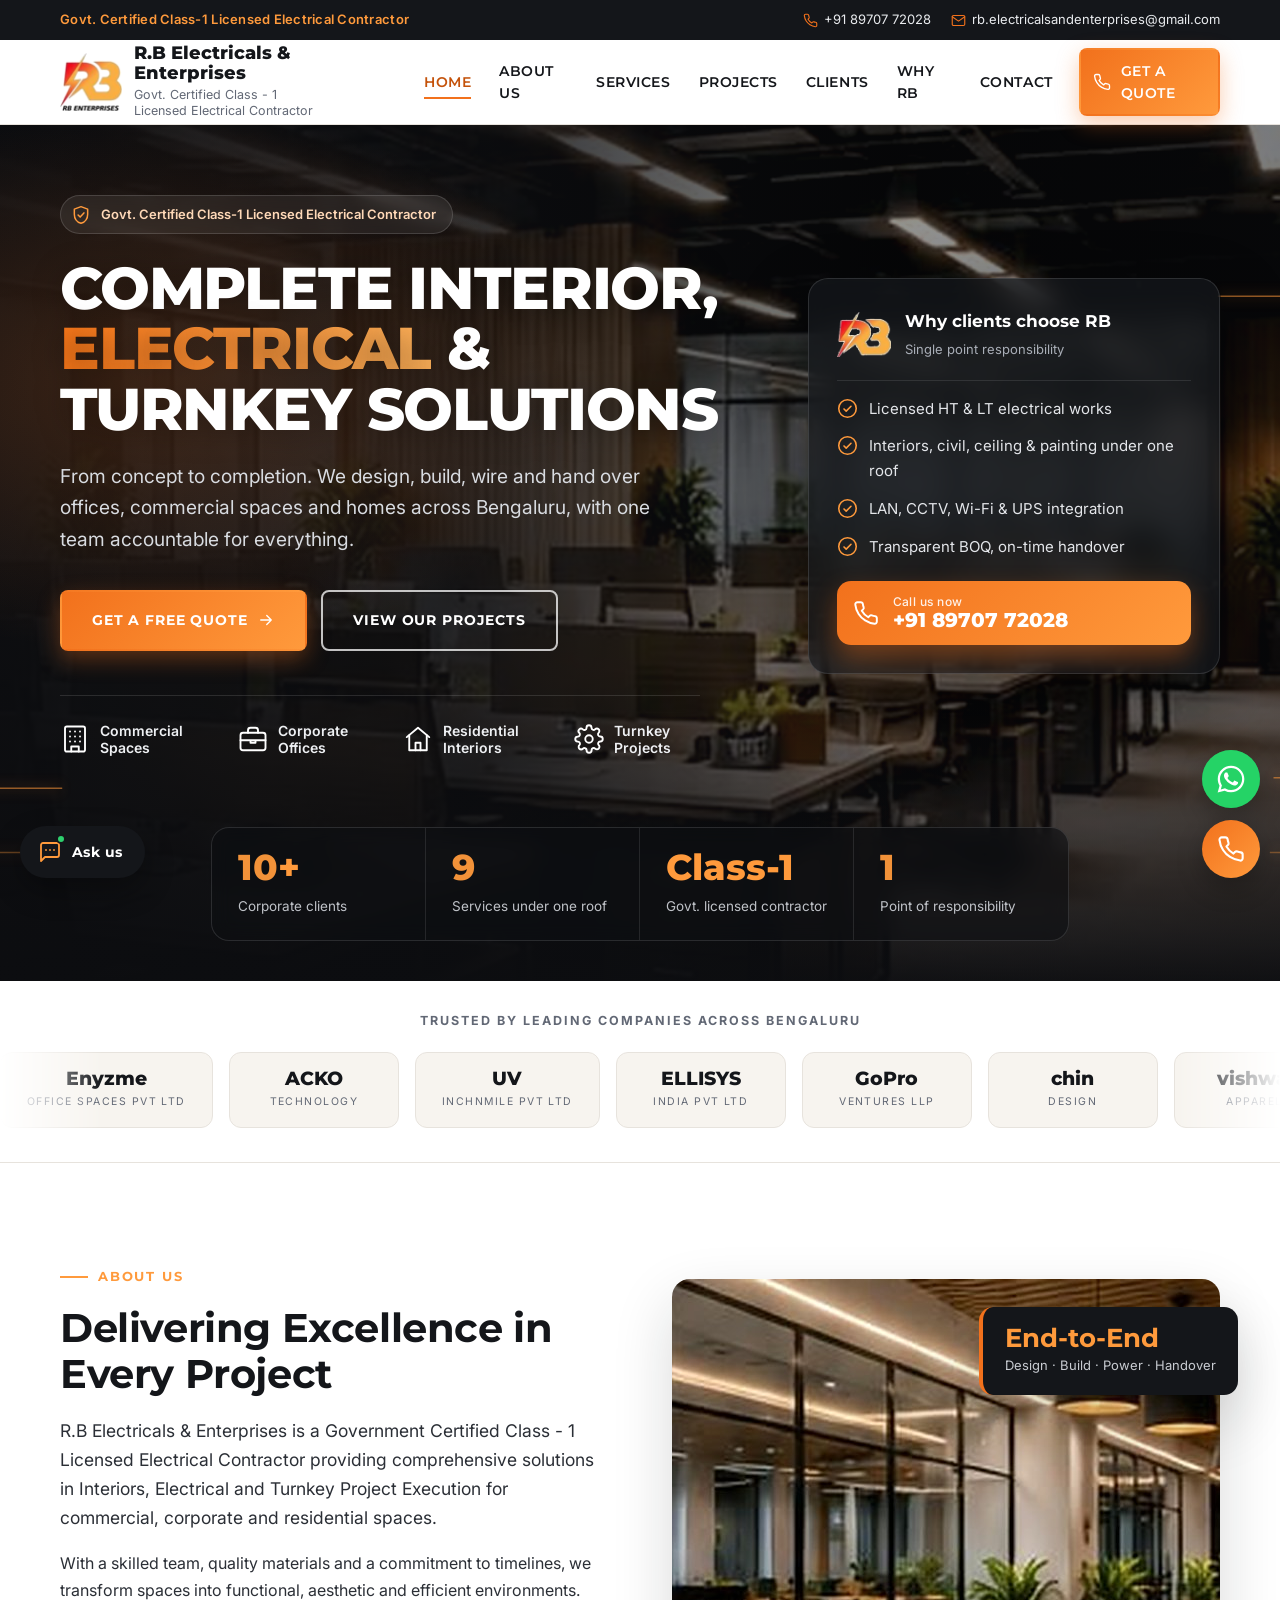
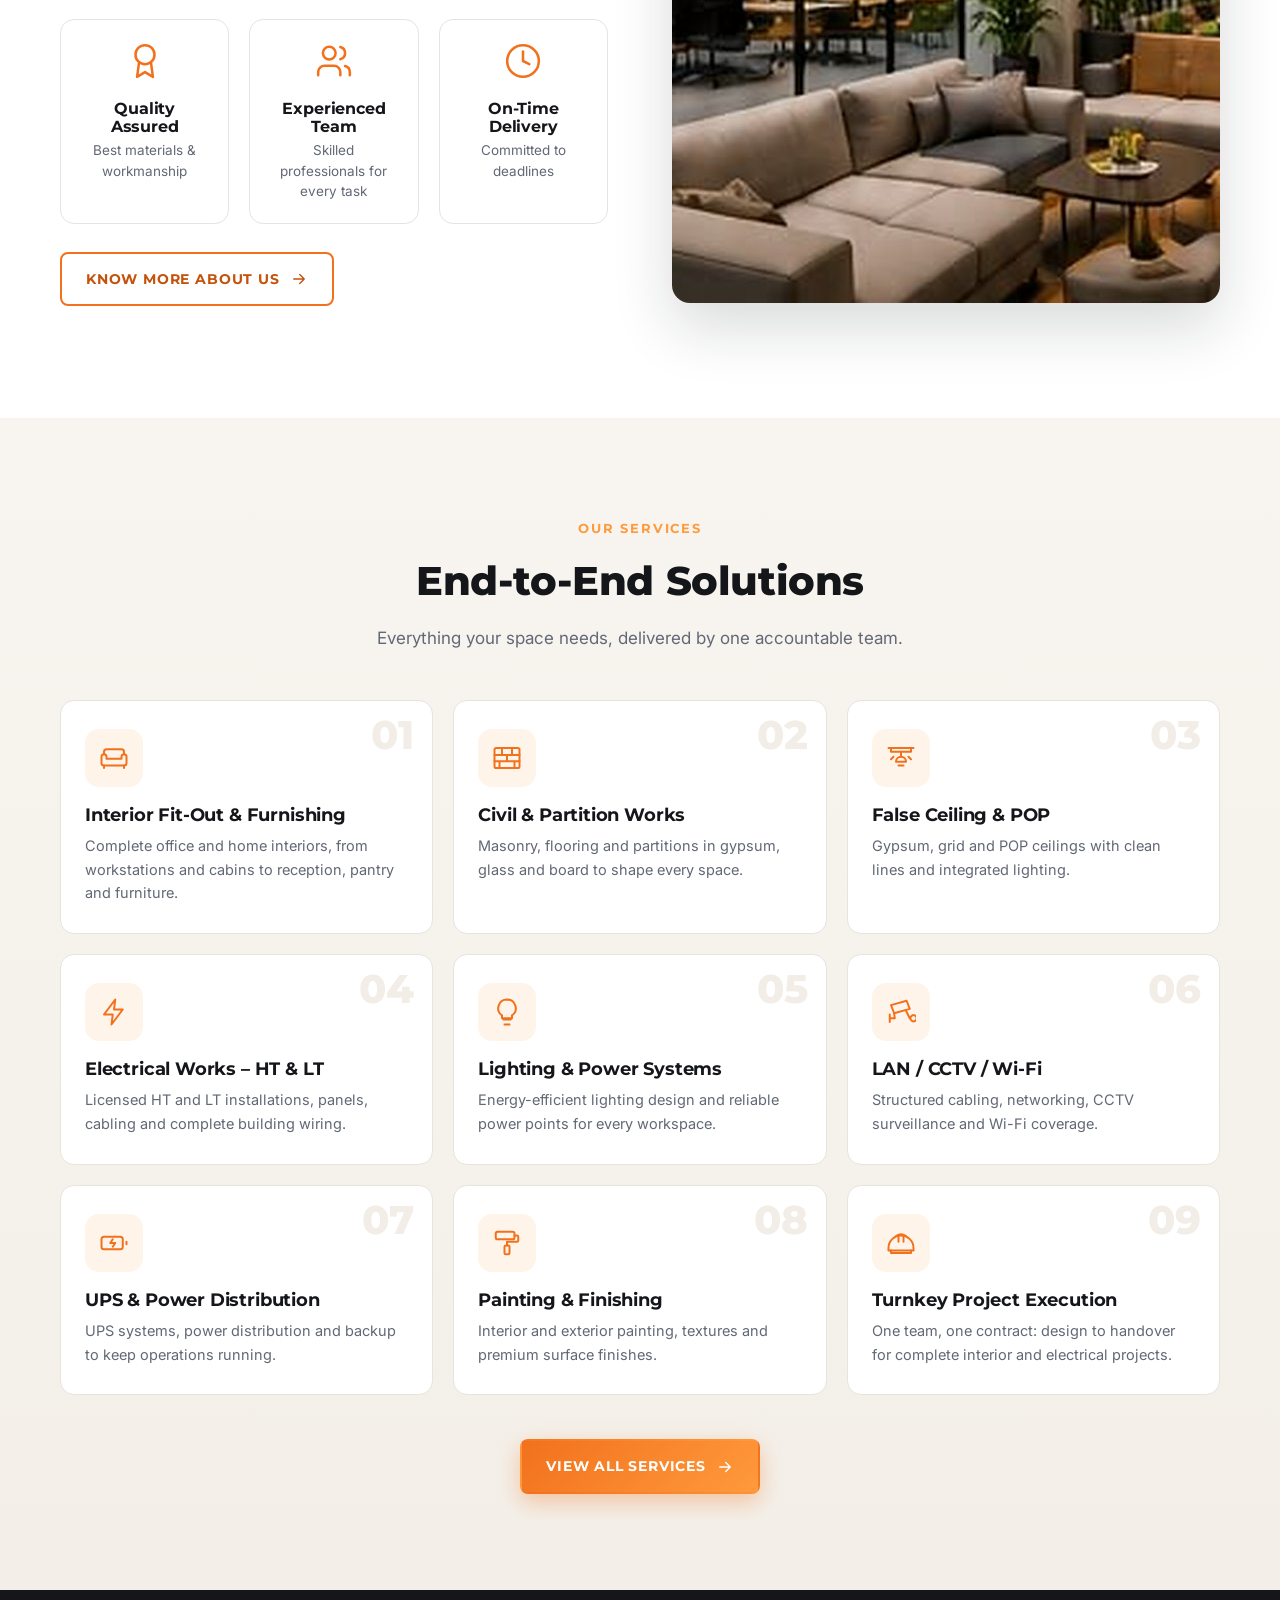
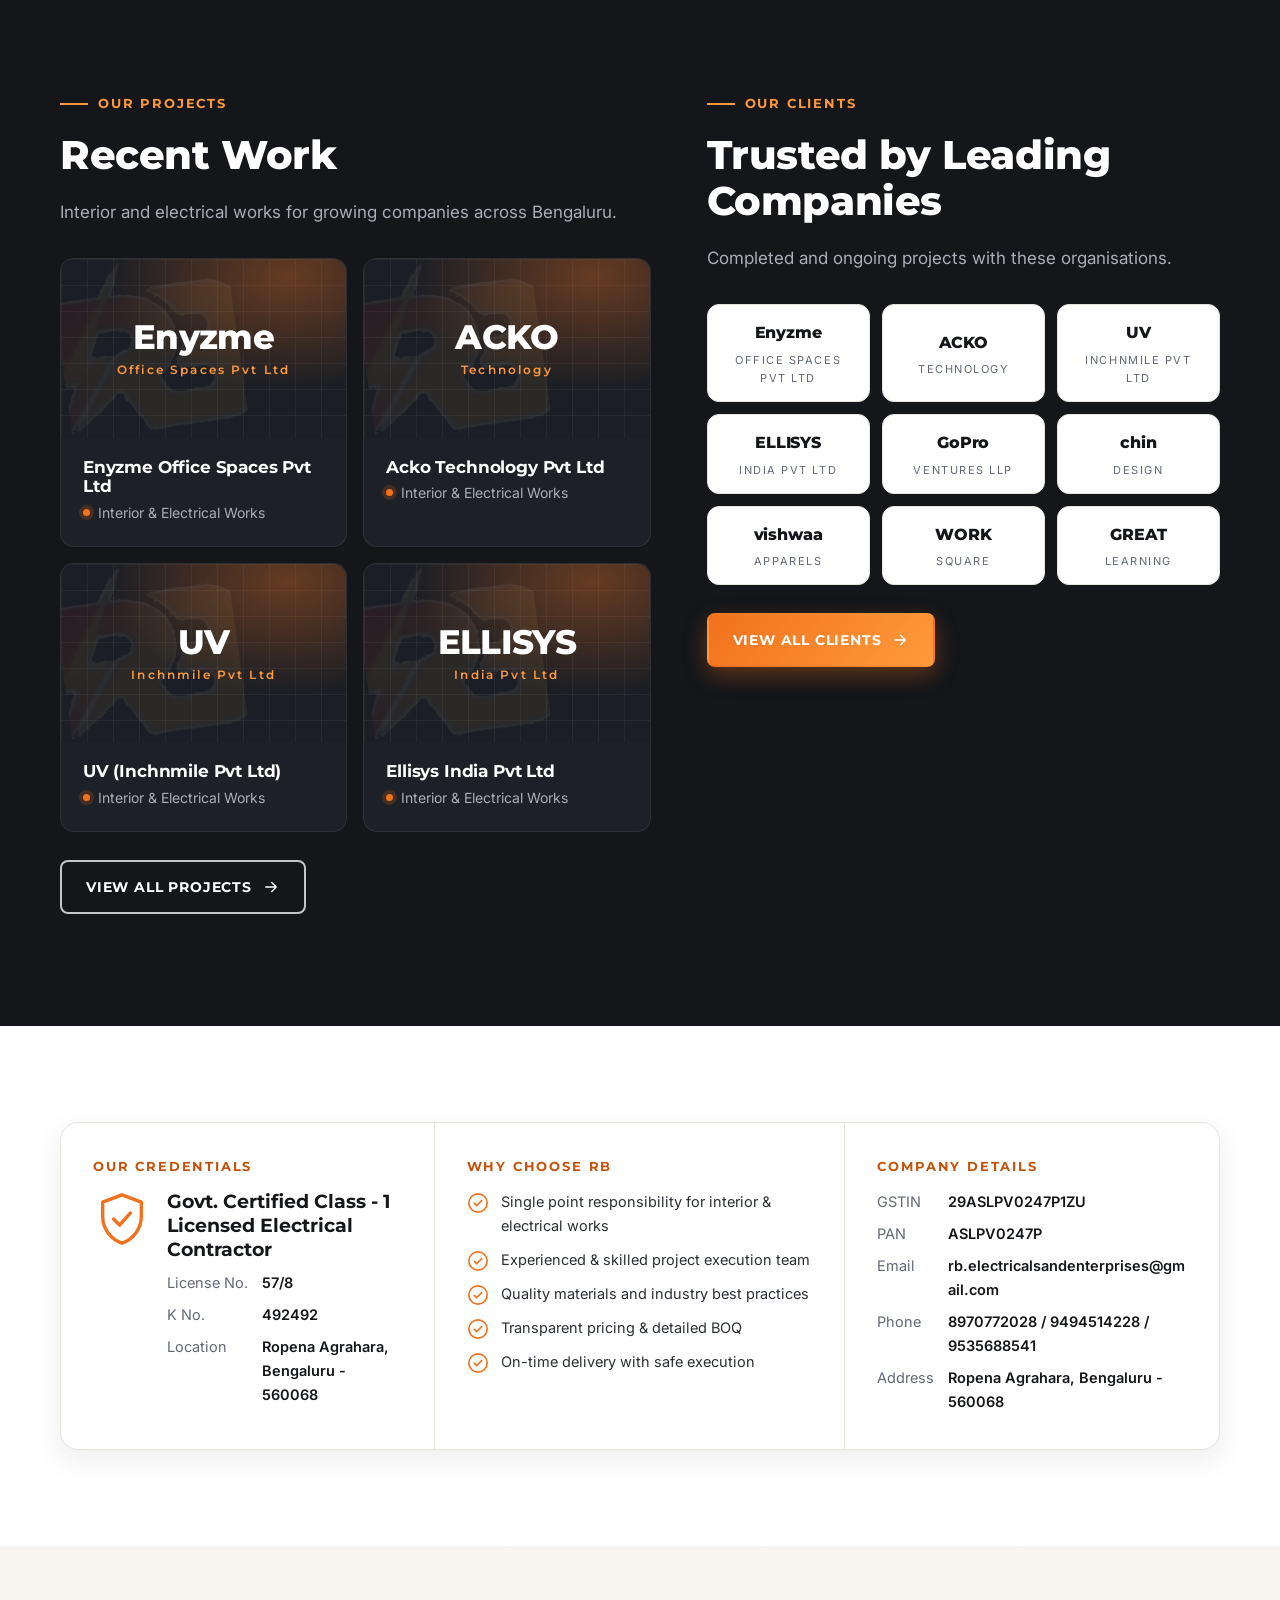
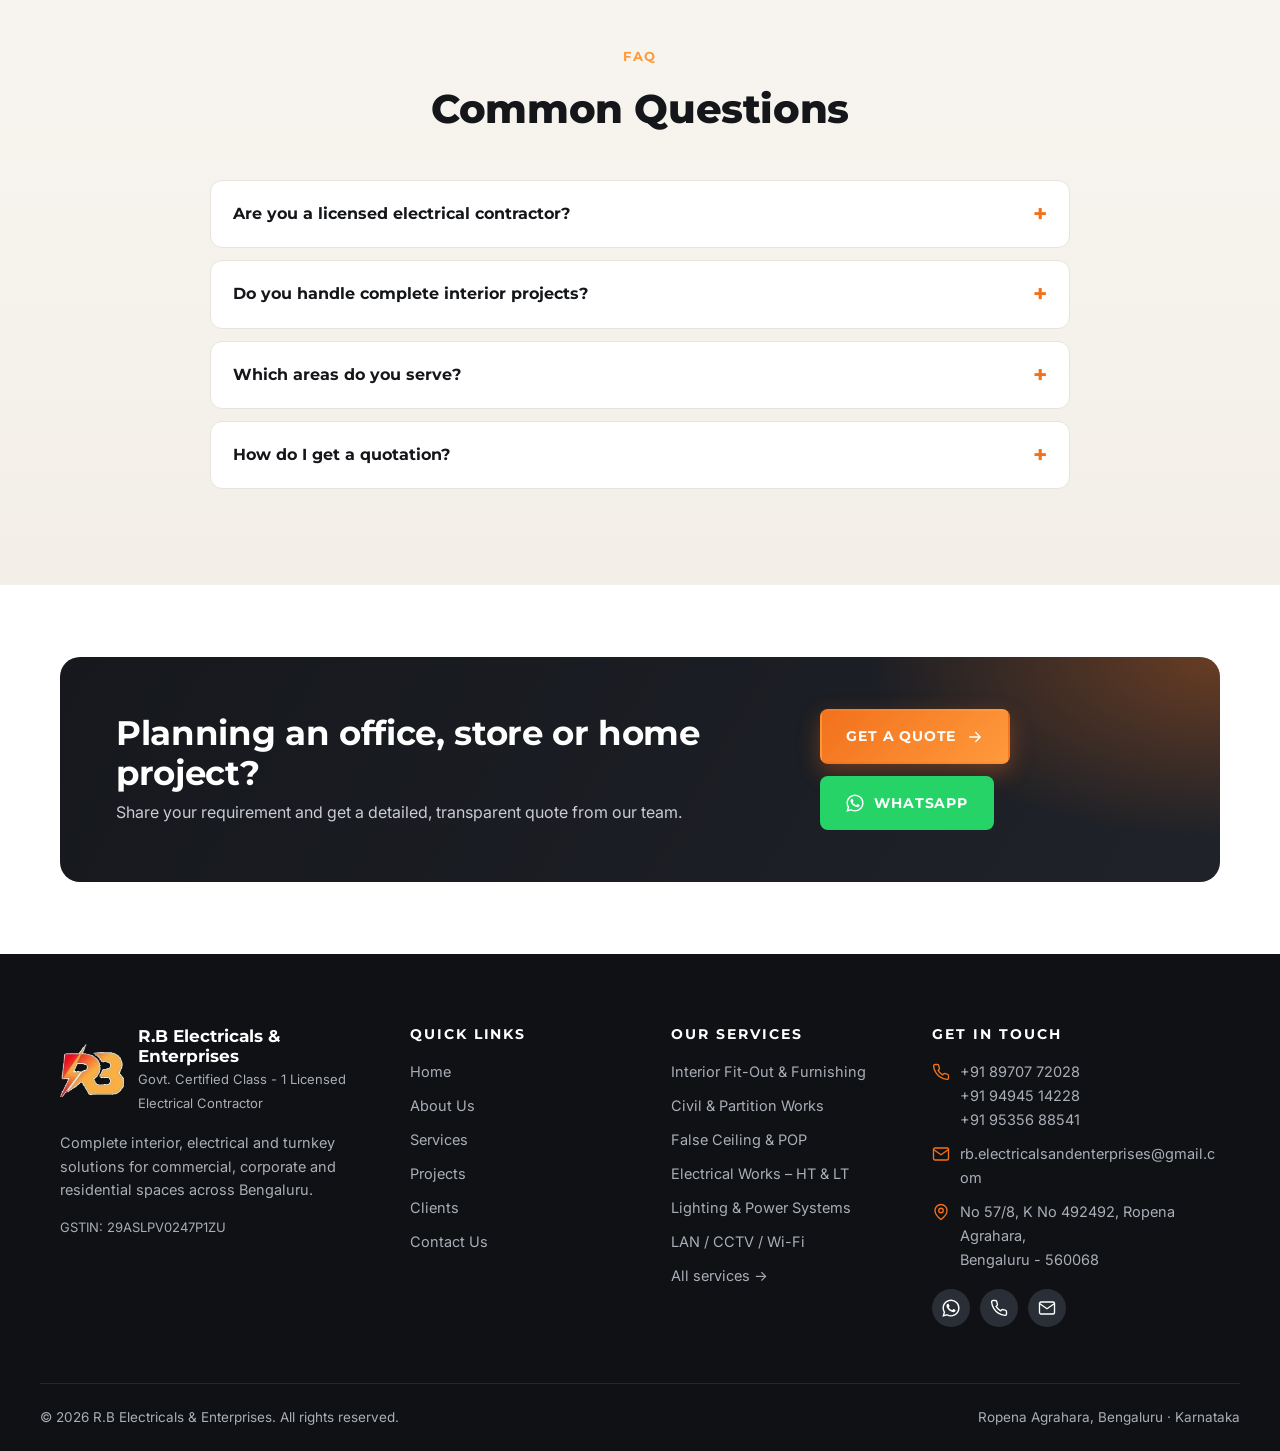
==== commit 2cc2f03d: "Add RB Assistant chat for common customer questions Answers questions about services, licence, locat" ====
--- a/index.html
+++ b/index.html
@@ -252,5 +252,6 @@
 <div class="lightbox" id="lightbox" hidden><button class="lb-close" aria-label="Close">×</button><button class="lb-prev" aria-label="Previous">‹</button><figure><img alt=""><figcaption></figcaption></figure><button class="lb-next" aria-label="Next">›</button></div>
 <div class="progress" aria-hidden="true"></div>
 <script src="/assets/js/main.js" defer></script>
+<script src="/assets/js/assistant.js" defer></script>
 </body>
 </html>
--- a/assets/css/style.css
+++ b/assets/css/style.css
@@ -495,3 +495,50 @@
   .lightbox{padding:20px}
   .lb-prev,.lb-next{top:auto;bottom:20px;transform:none}
 }
+
+/* RB Assistant chat */
+.rbchat{position:fixed;left:20px;bottom:22px;z-index:80;font-family:var(--body)}
+.rbc-launch{display:flex;align-items:center;gap:10px;background:var(--ink);color:#fff;border:0;border-radius:999px;padding:14px 22px 14px 18px;cursor:pointer;box-shadow:0 12px 30px rgba(0,0,0,.3);font:700 14px var(--head);letter-spacing:.03em;position:relative;transition:transform .2s}
+.rbc-launch:hover{transform:translateY(-2px)}
+.rbc-launch .icon{width:24px;height:24px;color:var(--orange-2)}
+.rbc-dot{position:absolute;top:8px;left:36px;width:10px;height:10px;border-radius:50%;background:#2ed06e;border:2px solid var(--ink)}
+.rbchat.open .rbc-launch{display:none}
+.rbc-panel{position:absolute;left:0;bottom:0;width:370px;max-width:calc(100vw - 40px);height:540px;max-height:calc(100vh - 120px);background:#fff;border-radius:20px;box-shadow:0 30px 80px rgba(0,0,0,.3);display:flex;flex-direction:column;overflow:hidden;animation:rbcIn .25s ease}
+.rbc-panel[hidden]{display:none}
+@keyframes rbcIn{from{opacity:0;transform:translateY(16px) scale(.97)}to{opacity:1;transform:none}}
+.rbc-head{display:flex;align-items:center;gap:12px;padding:16px 18px;background:linear-gradient(120deg,#16181d,#262a32);color:#fff}
+.rbc-head img{width:42px;background:#fff;border-radius:10px;padding:5px}
+.rbc-head b{display:block;font-family:var(--head);font-size:16px}
+.rbc-head span{font-size:12px;color:#c9ccd2;display:flex;align-items:center;gap:6px}
+.rbc-head span i{width:8px;height:8px;border-radius:50%;background:#2ed06e}
+.rbc-x{margin-left:auto;background:rgba(255,255,255,.1);border:0;color:#fff;width:34px;height:34px;border-radius:50%;font-size:22px;cursor:pointer;line-height:1}
+.rbc-x:hover{background:var(--orange)}
+.rbc-body{flex:1;overflow-y:auto;padding:18px 16px;display:flex;flex-direction:column;gap:10px;background:var(--cream)}
+.rbc-msg{max-width:86%;padding:11px 14px;border-radius:16px;font-size:14.5px;line-height:1.5}
+.rbc-msg.bot{background:#fff;border:1px solid var(--line);border-bottom-left-radius:4px;color:var(--text);align-self:flex-start}
+.rbc-msg.me{background:linear-gradient(135deg,var(--orange),var(--orange-2));color:#fff;border-bottom-right-radius:4px;align-self:flex-end}
+.rbc-msg a{color:var(--orange-ink);font-weight:600}
+.rbc-actions{display:flex;flex-wrap:wrap;gap:8px;margin-top:10px}
+.rbc-btn{font-size:13px;font-weight:700;padding:8px 14px;border-radius:999px;color:#fff !important}
+.rbc-btn.wa{background:#25d366}
+.rbc-btn.call{background:var(--ink)}
+.rbc-chips{display:flex;gap:8px;overflow-x:auto;padding:10px 14px;border-top:1px solid var(--line);background:#fff;scrollbar-width:none}
+.rbc-chips::-webkit-scrollbar{display:none}
+.rbc-chips button{flex:none;font:600 13px var(--body);padding:8px 14px;border-radius:999px;border:1.5px solid var(--line);background:#fff;color:var(--ink);cursor:pointer}
+.rbc-chips button:hover{border-color:var(--orange);color:var(--orange-ink)}
+.rbc-form{display:flex;gap:8px;padding:12px 14px;border-top:1px solid var(--line);background:#fff}
+.rbc-form input{flex:1;min-width:0;font:inherit;font-size:15px;padding:12px 14px;border:1.5px solid var(--line);border-radius:12px;background:var(--cream)}
+.rbc-form input:focus{outline:none;border-color:var(--orange);background:#fff}
+.rbc-form button{width:46px;border:0;border-radius:12px;background:linear-gradient(135deg,var(--orange),var(--orange-2));color:#fff;cursor:pointer;display:grid;place-items:center}
+.rbc-form .icon{width:20px;height:20px}
+.rbc-typing{display:inline-flex;gap:4px}
+.rbc-typing i{width:7px;height:7px;border-radius:50%;background:#b9bec7;animation:rbcDot 1s infinite}
+.rbc-typing i:nth-child(2){animation-delay:.15s}.rbc-typing i:nth-child(3){animation-delay:.3s}
+@keyframes rbcDot{0%,60%,100%{opacity:.3;transform:none}30%{opacity:1;transform:translateY(-3px)}}
+@media (max-width:640px){
+  .rbchat{left:14px;bottom:16px}
+  .rbc-launch{padding:13px 18px 13px 15px}
+  .rbchat.open{left:0;right:0;bottom:0}
+  .rbchat.open .rbc-panel{position:fixed;left:0;right:0;bottom:0;width:100%;max-width:100%;height:85vh;max-height:85vh;border-radius:20px 20px 0 0}
+}
+.hx-stats b span{font-size:inherit;color:inherit}
